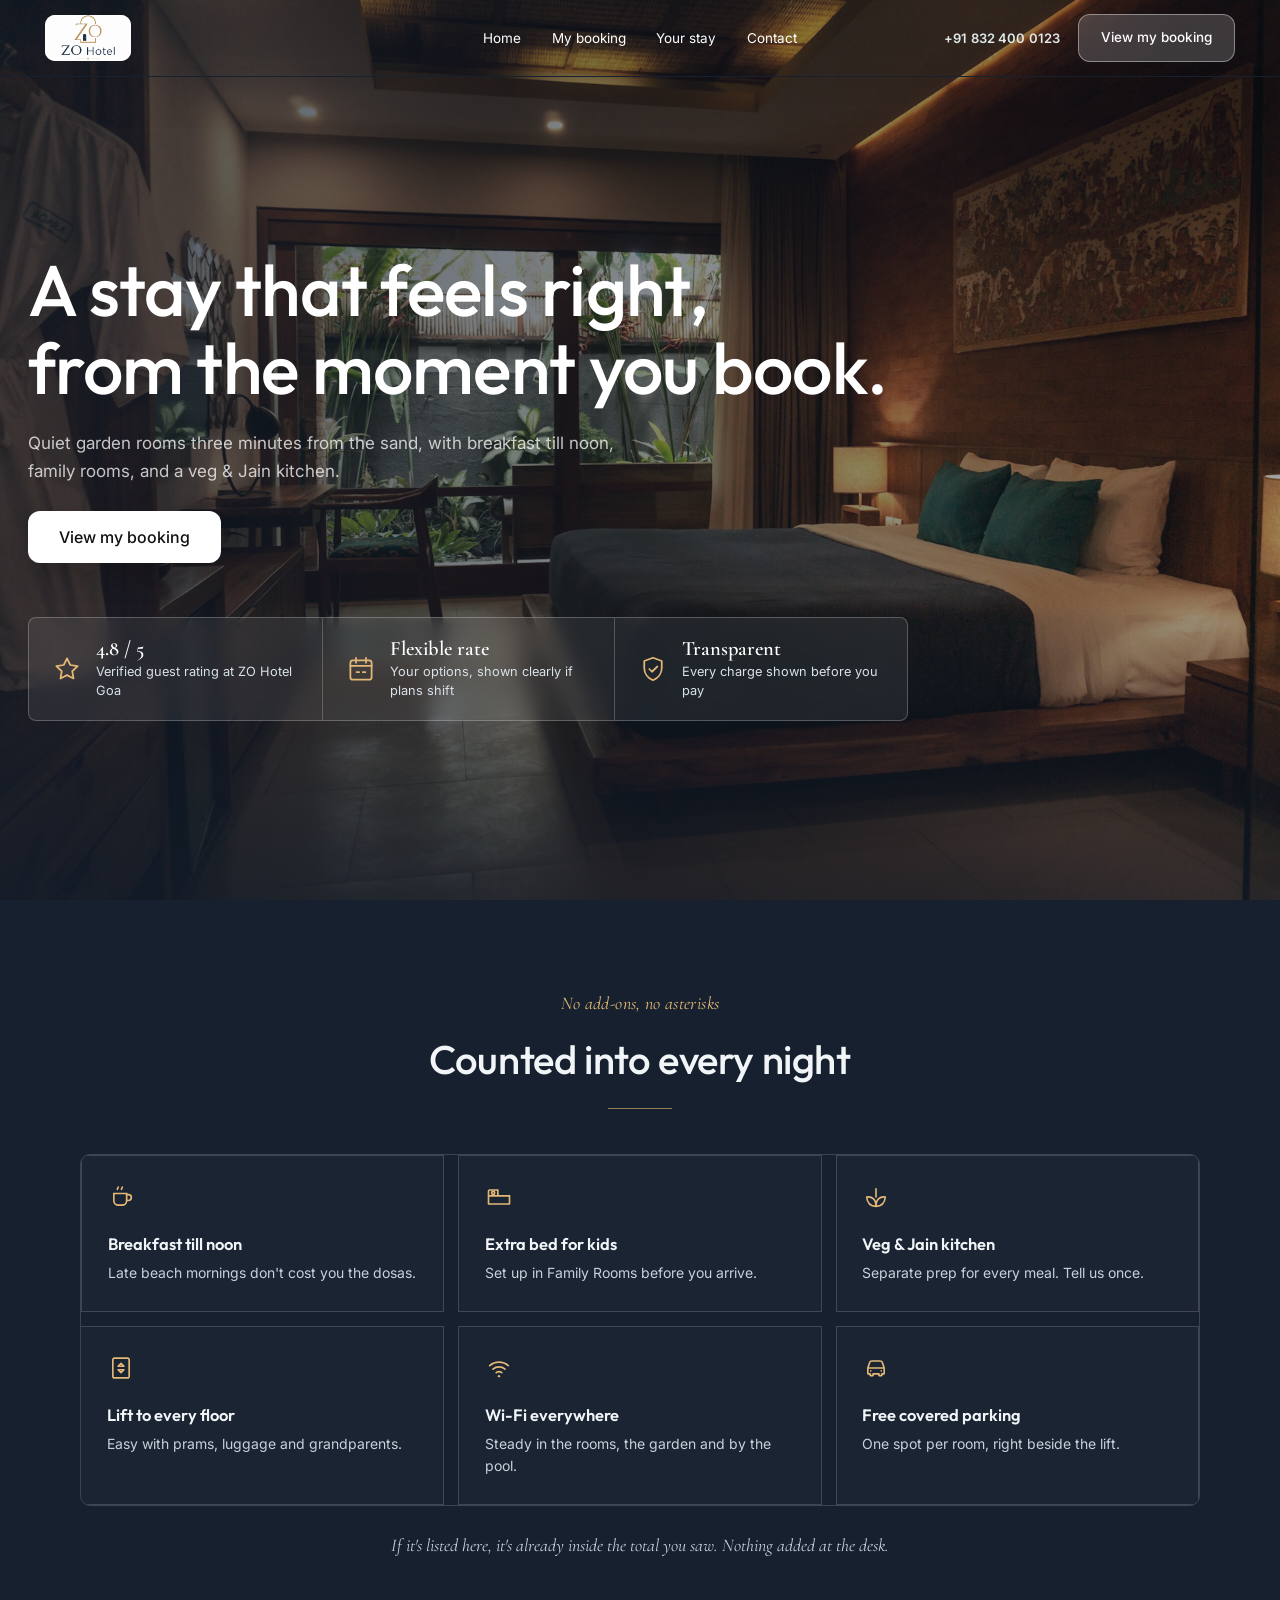
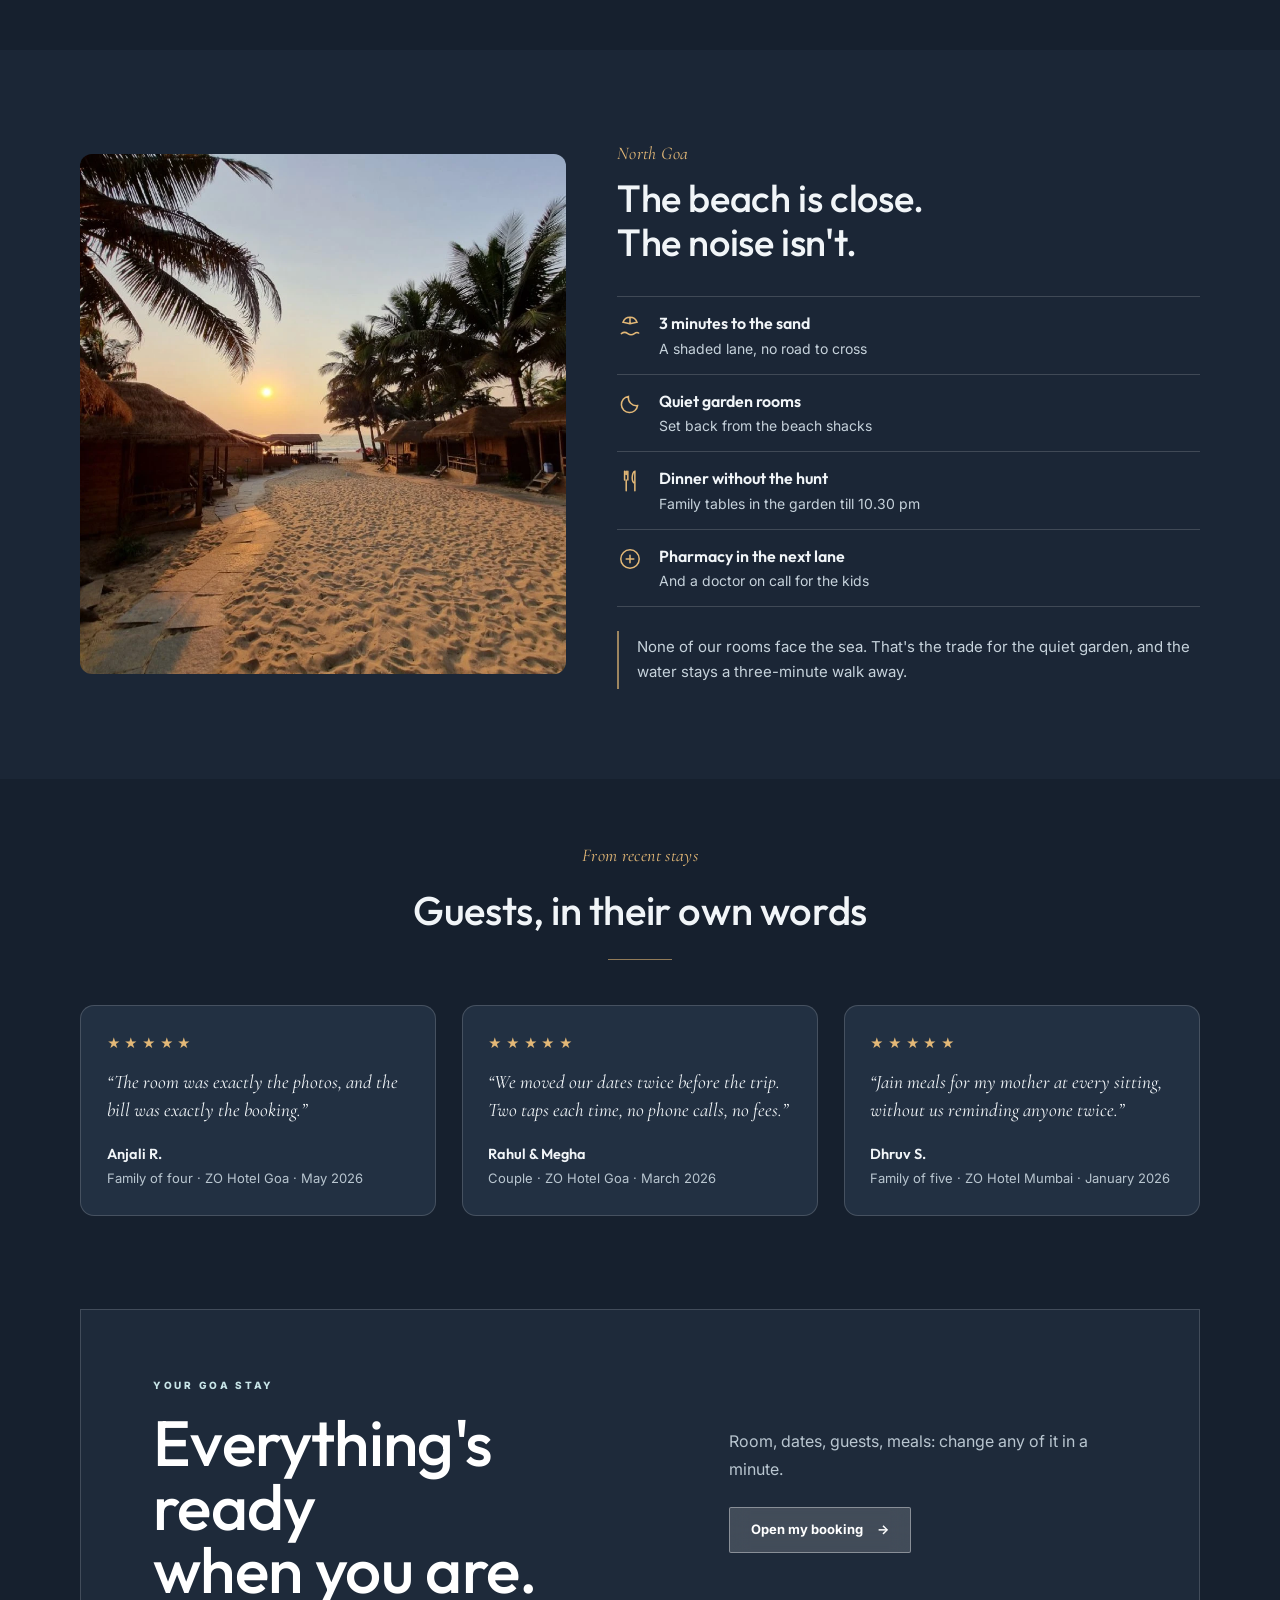
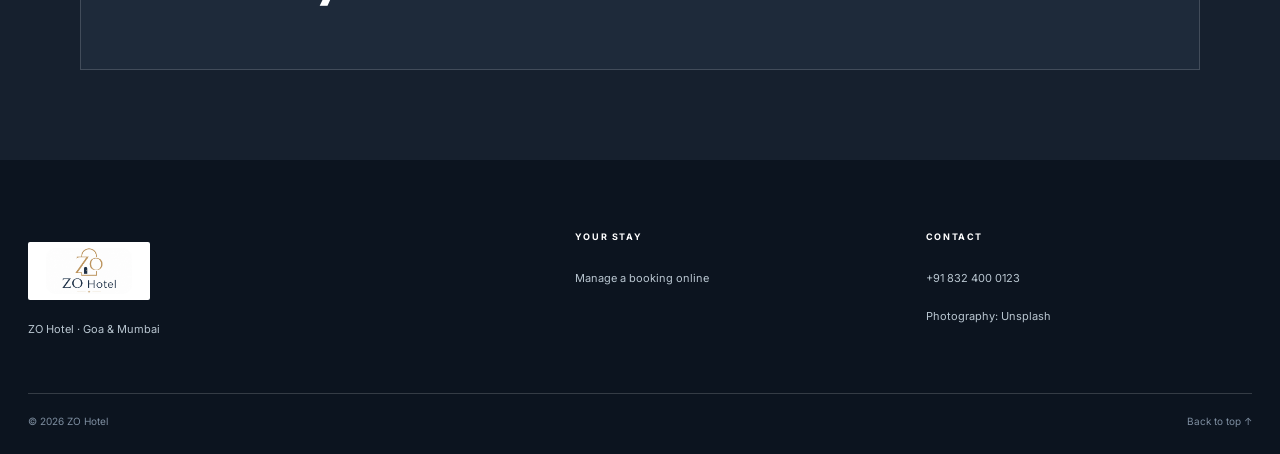
==== index.html @ 57654666 "Expand reviews into a three-card grid Co-Authored-By: Claude Fable 5 <noreply@anthropic.com>" ====
<!DOCTYPE html>
<html lang="en">
<!--
  LANDING PAGE LOGIC (for evaluation)
  Audience:   Families who booked a beach holiday at ZO Hotel Goa (reached via
              their booking-confirmation email or a retargeting link) and are
              now second-guessing the choice.
  Their worries:
    1. "Is the hotel actually close to the beach?"            -> Hero badge (3-min walk)
    2. "Will it work for kids and grandparents?"              -> Hero badge (family rooms)
    3. "Another hotel is cheaper."                            -> Trust band (value and
       honesty in numbers, not a 'best hotel' claim)
  Hero addresses the guest's purpose (the beach) and the #1 concern (proximity),
  and states the value proposition in one line.
  The page never mentions cancellation: it gives useful information that builds
  confidence. The exit prompt (Part A) lives in the cancellation flow on
  my-booking.html, where it responds at the moment of leaving.
-->
<head>
  <meta charset="utf-8" />
  <meta name="viewport" content="width=device-width, initial-scale=1" />
  <title>ZO Hotel Goa | Three minutes from the beach</title>
  <meta name="description" content="ZO Hotel Goa, a 3-minute walk from the beach, with late breakfasts, family rooms, and veg & Jain meals." />
  <link rel="icon" href="zo-hotel-logo.png" />
  <link rel="preconnect" href="https://fonts.googleapis.com" />
  <link rel="preconnect" href="https://fonts.gstatic.com" crossorigin />
  <link href="https://fonts.googleapis.com/css2?family=Cormorant+Garamond:wght@500;600;700&family=DM+Sans:opsz,wght@9..40,100..1000&family=Outfit:wght@500;600&family=Inter:wght@300;400;600&display=swap" rel="stylesheet" />
  <link rel="stylesheet" href="styles.css?v=42" />
</head>
<body>

  <a class="skip-link" href="#top">Skip to content</a>

  <!-- ============ HEADER (overlay) ============ -->
  <header class="site-header hero-header">
    <nav class="nav shell-wide" aria-label="Main navigation">
      <a class="brand" href="#top" aria-label="ZO Hotel home">
        <span class="brand-logo" aria-hidden="true"><img src="zo-hotel-logo.png" alt="" /></span>
      </a>
      <div class="nav-links nav-pill">
        <a href="#top">Home</a>
        <a href="my-booking.html">My booking</a>
        <a href="#booking-tools">Your stay</a>
        <a href="#support">Contact</a>
      </div>
      <div class="nav-right">
        <a class="nav-plain" href="tel:+918324000123">+91 832 400 0123</a>
        <a class="button nav-cta nav-cta-glass" href="my-booking.html">View my booking</a>
      </div>
      <button class="menu-toggle" id="menuToggle" type="button" aria-expanded="false" aria-controls="mobile-menu" aria-label="Open navigation menu">
        <span></span><span></span><span></span>
      </button>
    </nav>
    <div class="mobile-menu" id="mobile-menu">
      <div class="shell-wide">
        <a href="my-booking.html">My booking <span>01</span></a>
        <a href="#booking-tools">Your stay <span>02</span></a>
        <a href="#support">Contact <span>03</span></a>
        <a class="button button-aqua mobile-manage" href="my-booking.html">View my booking →</a>
      </div>
    </div>
  </header>

  <main id="top">

    <!-- ============ HERO (full-screen, stats + ghost prompt) ============ -->
    <section class="hero hero-sv" aria-labelledby="hero-title">
      <img class="hero-bg" src="zo-hotel-room.jpg" alt="ZO Hotel room at dusk, warm lamplight against the evening garden" />
      <div class="hero-shade" aria-hidden="true"></div>
      <div class="hero-content shell-wide">
        <div class="hero-copy">
          <h1 id="hero-title">A stay that feels right,<br />from the moment you book.</h1>
          <p>Quiet garden rooms three minutes from the sand, with breakfast till noon, family rooms, and a veg &amp; Jain kitchen.</p>
          <div class="hero-actions">
            <a class="button button-light" href="my-booking.html">View my booking</a>
          </div>
        </div>
        <ul class="hero-trust" aria-label="Why guests trust ZO Hotel">
        <li class="trust-cell">
          <svg viewBox="0 0 24 24" fill="none" stroke="currentColor" stroke-width="1.4" stroke-linejoin="round" aria-hidden="true"><path d="M12 3.5l2.6 5.3 5.9.9-4.3 4.1 1 5.8-5.2-2.7-5.2 2.7 1-5.8-4.3-4.1 5.9-.9z"/></svg>
          <div><strong>4.8 / 5</strong><span>Verified guest rating at ZO Hotel Goa</span></div>
        </li>
        <li class="trust-cell">
          <svg viewBox="0 0 24 24" fill="none" stroke="currentColor" stroke-width="1.4" stroke-linecap="round" aria-hidden="true"><rect x="3.5" y="5" width="17" height="15.5" rx="2"/><path d="M3.5 9.5h17M8 3v4M16 3v4M8.5 14.5h2M13.5 14.5h2"/></svg>
          <div><strong>Flexible rate</strong><span>Your options, shown clearly if plans shift</span></div>
        </li>
        <li class="trust-cell">
          <svg viewBox="0 0 24 24" fill="none" stroke="currentColor" stroke-width="1.4" stroke-linecap="round" stroke-linejoin="round" aria-hidden="true"><path d="M12 3l7 2.6v5.6c0 4.4-3 8.2-7 9.8-4-1.6-7-5.4-7-9.8V5.6z"/><path d="M9 12l2.2 2.2L15.5 10"/></svg>
          <div><strong>Transparent</strong><span>Every charge shown before you pay</span></div>
        </li>
      </ul>
      </div>
    </section>

    <!-- ============ INCLUDED: value already in the price ============
         Same goal as the reference "Your stay includes" grid, different
         angle: fewer items, each tied to what ZO families actually ask
         about, closing with the no-surprise promise. -->
    <section class="included" aria-labelledby="included-title">
      <div class="shell">
        <p class="fancy-eyebrow">No add-ons, no asterisks</p>
        <h2 id="included-title" class="center-title">Counted into every night</h2>
        <ul class="included-grid">
          <li>
            <svg viewBox="0 0 24 24" fill="none" stroke="currentColor" stroke-width="1.4" stroke-linecap="round" aria-hidden="true"><path d="M5 9h11v6a4 4 0 0 1-4 4H9a4 4 0 0 1-4-4z"/><path d="M16 10h1.5a2.5 2.5 0 0 1 0 5H16M8 5.5c0-1 .8-1 .8-2M11.5 5.5c0-1 .8-1 .8-2"/></svg>
            <strong>Breakfast till noon</strong>
            <p>Late beach mornings don't cost you the dosas.</p>
          </li>
          <li>
            <svg viewBox="0 0 24 24" fill="none" stroke="currentColor" stroke-width="1.4" stroke-linecap="round" aria-hidden="true"><path d="M3 18v-7h18v7M3 18h18M3 11V7a1 1 0 0 1 1-1h7v5"/><circle cx="7" cy="8.5" r="1.3"/></svg>
            <strong>Extra bed for kids</strong>
            <p>Set up in Family Rooms before you arrive.</p>
          </li>
          <li>
            <svg viewBox="0 0 24 24" fill="none" stroke="currentColor" stroke-width="1.4" stroke-linecap="round" stroke-linejoin="round" aria-hidden="true"><path d="M12 20c-5 0-7.5-3-8-8 5-.5 8 2 8 8zM12 20c0-6 3-8.5 8-8-0.5 5-3 8-8 8z"/><path d="M12 12V5"/></svg>
            <strong>Veg &amp; Jain kitchen</strong>
            <p>Separate prep for every meal. Tell us once.</p>
          </li>
          <li>
            <svg viewBox="0 0 24 24" fill="none" stroke="currentColor" stroke-width="1.4" stroke-linecap="round" stroke-linejoin="round" aria-hidden="true"><rect x="5" y="3.5" width="14" height="17" rx="1.5"/><path d="M12 8l-2.5 2.5h5zM12 16l-2.5-2.5h5z"/></svg>
            <strong>Lift to every floor</strong>
            <p>Easy with prams, luggage and grandparents.</p>
          </li>
          <li>
            <svg viewBox="0 0 24 24" fill="none" stroke="currentColor" stroke-width="1.4" stroke-linecap="round" aria-hidden="true"><path d="M4 10a12 12 0 0 1 16 0M6.8 13a8 8 0 0 1 10.4 0M9.6 16a4 4 0 0 1 4.8 0"/><circle cx="12" cy="19" r="1" fill="currentColor" stroke="none"/></svg>
            <strong>Wi-Fi everywhere</strong>
            <p>Steady in the rooms, the garden and by the pool.</p>
          </li>
          <li>
            <svg viewBox="0 0 24 24" fill="none" stroke="currentColor" stroke-width="1.4" stroke-linecap="round" stroke-linejoin="round" aria-hidden="true"><path d="M5 12l1.5-4.5A2 2 0 0 1 8.4 6h7.2a2 2 0 0 1 1.9 1.5L19 12M5 12h14v5h-2v1.5h-2.5V17h-5v1.5H7V17H5z"/><path d="M7.5 14.5h.01M16.5 14.5h.01"/></svg>
            <strong>Free covered parking</strong>
            <p>One spot per room, right beside the lift.</p>
          </li>
        </ul>
        <p class="included-note">If it's listed here, it's already inside the total you saw. Nothing added at the desk.</p>
      </div>
    </section>


    <!-- ============ GLANCE: location, honestly ============
         Reference shows a location-at-a-glance panel; ours leads with
         the one honest trade-off (garden quiet, no sea view) instead
         of only selling the location. -->
    <section class="glance" aria-labelledby="glance-title">
      <div class="shell glance-grid">
        <figure class="glance-photo">
          <img src="zo-goa-beach-lane.webp" alt="The sandy lane from ZO Hotel to the beach at sunset, lined with palms and huts" loading="lazy" />
        </figure>
        <div class="glance-body">
          <p class="fancy-eyebrow">North Goa</p>
          <h2 id="glance-title">The beach is close.<br />The noise isn't.</h2>
          <ul class="glance-list">
            <li>
              <svg viewBox="0 0 24 24" fill="none" stroke="currentColor" stroke-width="1.4" stroke-linecap="round" aria-hidden="true"><path d="M4 19c2-1.5 4-1.5 6 0s4 1.5 6 0 3-1.2 4-.5M12 4v6M12 4c-3 0-5.5 2-6.5 4.5L12 10l6.5-1.5C17.5 6 15 4 12 4z"/></svg>
              <div><strong>3 minutes to the sand</strong><span>A shaded lane, no road to cross</span></div>
            </li>
            <li>
              <svg viewBox="0 0 24 24" fill="none" stroke="currentColor" stroke-width="1.4" stroke-linecap="round" aria-hidden="true"><path d="M19 13.5A7.5 7.5 0 0 1 10.5 5 7.5 7.5 0 1 0 19 13.5z"/></svg>
              <div><strong>Quiet garden rooms</strong><span>Set back from the beach shacks</span></div>
            </li>
            <li>
              <svg viewBox="0 0 24 24" fill="none" stroke="currentColor" stroke-width="1.4" stroke-linecap="round" aria-hidden="true"><path d="M7 3v8M10 3v8M8.5 11v10M8.5 3v3M16.5 21v-7c-1.8-.5-2.5-2.5-2.5-5s1-6 2.5-6v18"/></svg>
              <div><strong>Dinner without the hunt</strong><span>Family tables in the garden till 10.30 pm</span></div>
            </li>
            <li>
              <svg viewBox="0 0 24 24" fill="none" stroke="currentColor" stroke-width="1.4" stroke-linecap="round" stroke-linejoin="round" aria-hidden="true"><circle cx="12" cy="12" r="8.5"/><path d="M12 8.5v7M8.5 12h7"/></svg>
              <div><strong>Pharmacy in the next lane</strong><span>And a doctor on call for the kids</span></div>
            </li>
          </ul>
          <p class="honest-note">None of our rooms face the sea. That's the trade for the quiet garden, and the water stays a three-minute walk away.</p>
        </div>
      </div>
    </section>

    <!-- ============ REVIEWS ============ -->
    <section class="word" aria-labelledby="word-title">
      <div class="shell">
        <p class="fancy-eyebrow center-eyebrow">From recent stays</p>
        <h2 class="center-title" id="word-title">Guests, in their own words</h2>
        <div class="review-grid">
          <article class="review-card">
            <span class="word-stars" aria-hidden="true">★★★★★</span>
            <p>“The room was exactly the photos, and the bill was exactly the booking.”</p>
            <footer><strong>Anjali R.</strong><span>Family of four · ZO Hotel Goa · May 2026</span></footer>
          </article>
          <article class="review-card">
            <span class="word-stars" aria-hidden="true">★★★★★</span>
            <p>“We moved our dates twice before the trip. Two taps each time, no phone calls, no fees.”</p>
            <footer><strong>Rahul &amp; Megha</strong><span>Couple · ZO Hotel Goa · March 2026</span></footer>
          </article>
          <article class="review-card">
            <span class="word-stars" aria-hidden="true">★★★★★</span>
            <p>“Jain meals for my mother at every sitting, without us reminding anyone twice.”</p>
            <footer><strong>Dhruv S.</strong><span>Family of five · ZO Hotel Mumbai · January 2026</span></footer>
          </article>
        </div>
      </div>
    </section>

    <!-- ============ FINAL CTA ============ -->
    <section class="manage-section" id="booking-tools" aria-labelledby="manage-title">
      <div class="shell manage-card manage-card-simple">
        <div>
          <p class="eyebrow light">YOUR GOA STAY</p>
          <h2 id="manage-title">Everything's ready<br />when you are.</h2>
        </div>
        <div class="manage-copy-simple">
          <p>Room, dates, guests, meals: change any of it in a minute.</p>
          <a class="button button-aqua" href="my-booking.html">Open my booking <span aria-hidden="true">→</span></a>
        </div>
      </div>
    </section>

  </main>

  <!-- ============ FOOTER ============ -->
  <footer id="support">
    <div class="shell-wide footer-grid">
      <div>
        <a class="brand footer-brand" href="#top" aria-label="ZO Hotel home"><span class="brand-logo" aria-hidden="true"><img src="zo-hotel-logo.png" alt="" /></span></a>
        <p>ZO Hotel · Goa &amp; Mumbai</p>
      </div>
      <div>
        <strong>Your stay</strong>
        <a href="my-booking.html">Manage a booking online</a>
      </div>
      <div>
        <strong>Contact</strong>
        <a href="tel:+918324000123">+91 832 400 0123</a>
        <a href="https://unsplash.com" target="_blank" rel="noreferrer">Photography: Unsplash</a>
      </div>
    </div>
    <div class="shell-wide footer-bottom">
      <span>© 2026 ZO Hotel</span>
      <a href="#top">Back to top ↑</a>
    </div>
  </footer>

  <script src="script.js?v=11"></script>
</body>
</html>
---- styles.css ----
/* ============================================
   Zo Hotel — styles.css
   Coastal editorial design: deep teal, cream
   paper, Cormorant Garamond display type.
   ============================================ */

:root {
  --cream: #f3efe6;
  --paper: #fbf9f3;
  --ink: #172d32;
  --muted: #657174;
  --teal: #085366;
  --deep: #073b48;
  --aqua: #17a8bd;
  --red: #a91f3d;
  --gold: #b3905b;
  --line: #d9d4c9;
  --font-display: 'Cormorant Garamond', Georgia, serif;
  --font-sans: 'DM Sans', sans-serif;
}

* { box-sizing: border-box; }
html { scroll-behavior: smooth; }
body { margin: 0; overflow-x: hidden; background: var(--paper); color: var(--ink); font-family: var(--font-sans); line-height: 1.55; }
section[id], footer[id] { scroll-margin-top: 76px; }
a { color: inherit; text-decoration: none; }
button, input, select { font: inherit; }
button, a { -webkit-tap-highlight-color: transparent; }
.shell { width: min(1120px, calc(100% - 48px)); margin-inline: auto; }
.shell-wide { width: min(1280px, calc(100% - 56px)); margin-inline: auto; }

/* ---------- Header ---------- */
.site-header { position: sticky; inset: 0 0 auto; z-index: 50; background: rgba(251,249,243,.94); border-bottom: 1px solid rgba(217,212,201,.8); backdrop-filter: blur(16px); }
.nav { height: 76px; display: flex; align-items: center; gap: 40px; }
.brand { display: inline-flex; align-items: center; white-space: nowrap; }
.brand-logo { position: relative; width: 110px; height: 60px; display: block; overflow: hidden; }
.brand-logo img { position: absolute; width: 110px; height: 110px; left: 0; top: -25px; display: block; object-fit: contain; }
.nav-links { display: flex; gap: 30px; margin-left: auto; color: #596568; font-size: 13px; }
.nav-links a { position: relative; padding-block: 8px; }
.nav-links a::after { content: ""; position: absolute; left: 0; right: 100%; bottom: 0; height: 1px; background: var(--teal); transition: right .25s ease; }
.nav-links a:hover::after, .nav-links a:focus-visible::after { right: 0; }
.menu-toggle { width: 44px; height: 44px; display: none; flex-direction: column; align-items: center; justify-content: center; gap: 5px; padding: 0; border: 1px solid var(--line); background: transparent; cursor: pointer; }
.menu-toggle span { width: 18px; height: 1px; display: block; background: var(--ink); transition: transform .25s ease, opacity .25s ease; }
.menu-toggle.open span:first-child { transform: translateY(6px) rotate(45deg); }
.menu-toggle.open span:nth-child(2) { opacity: 0; }
.menu-toggle.open span:last-child { transform: translateY(-6px) rotate(-45deg); }
.mobile-menu { position: absolute; left: 0; right: 0; top: 100%; display: grid; grid-template-rows: 0fr; overflow: hidden; background: var(--paper); border-bottom: 1px solid transparent; box-shadow: 0 20px 40px rgba(7,59,72,.08); transition: grid-template-rows .3s ease, border-color .3s ease; }
.mobile-menu.open { grid-template-rows: 1fr; border-bottom-color: var(--line); }
.mobile-menu > div { min-height: 0; overflow: hidden; }
.mobile-menu a:not(.button) { display: flex; justify-content: space-between; align-items: center; padding: 16px 0; border-bottom: 1px solid var(--line); font-family: var(--font-display); font-size: 21px; }
.mobile-menu a span { color: #8b9495; font-family: var(--font-sans); font-size: 9px; letter-spacing: .15em; }
.mobile-manage { width: 100%; margin: 18px 0 22px; }

/* ---------- Buttons ---------- */
.button { min-height: 46px; display: inline-flex; align-items: center; justify-content: center; gap: 14px; padding: 13px 21px; border: 1px solid transparent; border-radius: 2px; font-weight: 700; font-size: 13px; line-height: 1; cursor: pointer; transition: transform .2s ease, box-shadow .2s ease, background .2s ease; }
.button:hover { transform: translateY(-2px); }
.button:focus-visible, a:focus-visible, button:focus-visible, input:focus-visible, select:focus-visible { outline: 3px solid rgba(23,168,189,.36); outline-offset: 3px; }
.button-teal { color: #fff; background: var(--teal); }
.button-teal:hover { background: var(--deep); box-shadow: 0 10px 26px rgba(7,59,72,.2); }
.button-aqua { color: #fff; background: var(--aqua); box-shadow: 0 10px 24px rgba(0,0,0,.14); }
.button-aqua:hover { background: #1195aa; }
.button-deep { color: #fff; background: var(--deep); }

/* ---------- Hero ---------- */
.hero { position: relative; min-height: calc(100svh - 76px); display: grid; align-items: center; color: #fff; overflow: hidden; }
.hero-bg { position: absolute; inset: 0; width: 100%; height: 100%; object-fit: cover; }
.hero-shade { position: absolute; inset: 0; background: linear-gradient(90deg, rgba(4,38,47,.91) 0%, rgba(4,38,47,.63) 39%, rgba(4,38,47,.13) 72%, rgba(4,38,47,.04) 100%), linear-gradient(0deg, rgba(2,28,35,.5), transparent 45%); }
.hero-content { position: relative; z-index: 2; padding: clamp(24px, 7svh, 110px) 0; }
.hero-copy { max-width: 660px; animation: revealUp .75s ease both; }
.eyebrow { margin: 0 0 clamp(8px, 2svh, 18px); color: var(--teal); font-size: 10px; font-weight: 800; letter-spacing: .27em; text-transform: uppercase; }
.eyebrow.light { color: #c8e5e8; }
h1, h2, h3 { font-family: var(--font-display); font-weight: 500; letter-spacing: -.025em; }
.hero h1 { margin: 0; font-size: clamp(32px, min(6.2vw, 10.5svh), 88px); line-height: .95; text-wrap: balance; }
.hero h1 em { color: #f2c98c; font-style: normal; }
.hero-copy > p:not(.eyebrow) { max-width: 585px; margin: clamp(12px, 2.6svh, 27px) 0 clamp(14px, 2.8svh, 28px); color: #e0e9e8; font-size: clamp(13.5px, 2svh, 16px); line-height: 1.7; }
.hero-actions { display: flex; align-items: center; gap: clamp(14px, 2.6svh, 28px); flex-wrap: wrap; }
.ghost-link { display: inline-flex; gap: 10px; align-items: center; padding: 8px 0; border-bottom: 1px solid rgba(255,255,255,.55); font-size: 13px; font-weight: 700; }
.ghost-link span { transition: transform .2s ease; }
.ghost-link:hover span { transform: translate(3px, 3px); }
.flex-note { display: flex; align-items: center; gap: 9px; margin-top: 24px; color: #d8e5e4; font-size: 11px; }
.flex-note i { width: 17px; height: 17px; display: grid; place-items: center; border: 1px solid rgba(255,255,255,.55); border-radius: 50%; font-size: 9px; font-style: normal; }

/* ---------- Landing page: concerns / included / reviews ---------- */
.hero-badges { display: flex; flex-wrap: wrap; gap: 8px 20px; margin-top: clamp(12px, 2.6svh, 26px); }
.hero-badges span { display: flex; align-items: center; gap: 9px; color: #d8e5e4; font-size: 12px; }
.hero-badges i { width: 17px; height: 17px; display: grid; place-items: center; border: 1px solid rgba(255,255,255,.55); border-radius: 50%; font-size: 9px; font-style: normal; }
.section-pad { padding: 108px 0 100px; }
.button-outline-teal { align-self: start; margin-top: 6px; background: transparent; color: var(--teal); border-color: var(--line); min-height: 42px; padding: 10px 16px; font-size: 12.5px; }
.button-outline-teal:hover { border-color: var(--teal); background: rgba(8,83,102,.05); }
.concern-grid { display: grid; grid-template-columns: 1fr 1fr; gap: 18px; }
.concern-card { display: flex; flex-direction: column; gap: 10px; padding: 30px 32px; background: #fff; border: 1px solid var(--line); }
.concern-card h3 { margin: 0; font-size: 24px; line-height: 1.15; }
.concern-card p { margin: 0; color: var(--muted); font-size: 14px; line-height: 1.75; }
.included-section { padding: 100px 0; background: var(--cream); }
.included-grid { display: grid; grid-template-columns: repeat(3, 1fr); gap: 14px; margin: 0; padding: 0; list-style: none; }
.included-grid li { display: flex; align-items: center; gap: 13px; padding: 18px 20px; background: #fff; border: 1px solid var(--line); font-size: 13.5px; }
.included-grid i { flex: 0 0 auto; width: 24px; height: 24px; display: grid; place-items: center; color: #fff; background: var(--teal); border-radius: 50%; font-size: 10px; font-style: normal; }
.reviews-section { padding: 108px 0 96px; color: #fff; background: var(--deep); }
.reviews-section .split-heading { margin-bottom: 46px; }
.reviews-section h2 { color: #fff; }
.quote-grid { display: grid; grid-template-columns: repeat(3, 1fr); gap: 18px; }
.quote-card { margin: 0; display: flex; flex-direction: column; gap: 16px; padding: 28px 28px 24px; background: rgba(255,255,255,.06); border: 1px solid rgba(255,255,255,.18); }
.quote-card p { margin: 0; font-family: var(--font-display); font-size: 20px; line-height: 1.35; }
.quote-card footer { color: #9dbfc4; font-size: 11.5px; letter-spacing: .06em; text-transform: uppercase; }
.policy-row { display: grid; grid-template-columns: repeat(3, 1fr); gap: 18px; margin-top: 34px; padding-top: 24px; border-top: 1px solid rgba(255,255,255,.2); }
.policy-row span { color: #aac4c7; font-size: 12.5px; line-height: 1.7; }
.manage-card-simple { align-items: center; }
.manage-copy-simple > p { margin: 0 0 24px; color: #c6dde0; line-height: 1.75; }

/* ---------- Trust band ---------- */
.trust-band { padding: 58px 0; color: #fff; background: var(--deep); }
.trust-band-grid { display: grid; grid-template-columns: repeat(3, 1fr); gap: 36px; }
.trust-band-grid span { display: grid; grid-template-columns: 64px 1fr; gap: 16px; align-items: baseline; color: #aac4c7; font-size: 13px; line-height: 1.6; }
.trust-band-grid b { color: #f2c98c; font-family: var(--font-display); font-size: 30px; font-weight: 600; line-height: 1; }

@media (max-width: 760px) {
  .trust-band { padding: 44px 0; }
  .trust-band-grid { grid-template-columns: 1fr; gap: 20px; }
}

/* ---------- Visual booking summary ---------- */
.booking-card-visual { padding-bottom: 20px; }
.booking-card-visual .panel-photo { position: relative; height: 180px; margin: 0 -26px 16px; }
.booking-card-visual .panel-photo::after { content: ""; position: absolute; inset: 0; background: linear-gradient(0deg, rgba(2,28,35,.72), transparent 55%); }
.photo-label { position: absolute; z-index: 1; left: 22px; right: 22px; bottom: 13px; display: flex; justify-content: space-between; align-items: baseline; gap: 14px; color: #fff; }
.photo-label strong { font-family: var(--font-display); font-size: 25px; font-weight: 600; line-height: 1; }
.photo-label span { color: #cfe2e4; font-size: 10px; font-weight: 800; letter-spacing: .14em; }
.fact-chips { display: grid; grid-template-columns: 1fr 1fr; gap: 10px; }
.fact { display: flex; flex-direction: column; gap: 3px; padding: 11px 14px; background: var(--paper); border: 1px solid var(--line); }
.fact b { color: var(--muted); font-size: 9px; font-weight: 800; letter-spacing: .18em; text-transform: uppercase; }
.fact em { font-style: normal; font-size: 13.5px; font-weight: 600; }
.total-line { display: flex; justify-content: space-between; align-items: center; gap: 16px; margin-top: 14px; padding-top: 14px; border-top: 1px solid var(--line); }
.total-line .booking-status { margin: 0; }
.total-line > strong { font-family: var(--font-display); color: var(--teal); font-size: 26px; font-weight: 600; }

/* ---------- Reference-style manage flow ---------- */
.panel-question { margin: 20px 0 0; color: var(--muted); font-size: 13.5px; font-weight: 700; letter-spacing: .02em; }
.panel-question[hidden] { display: none; }
.modify-choices { display: grid; grid-template-columns: 1fr 1fr; gap: 10px; margin: 14px 0 20px; }
.modify-choices label { display: flex; align-items: center; gap: 11px; padding: 13px 15px; border: 1px solid var(--line); background: #fff; cursor: pointer; font-size: 13.5px; transition: border-color .2s ease, box-shadow .2s ease; }
.modify-choices label:hover { border-color: var(--teal); }
.modify-choices label:has(input:checked) { border-color: var(--teal); box-shadow: inset 3px 0 0 var(--teal); }
.modify-choices input { width: 17px; height: 17px; accent-color: var(--teal); flex: 0 0 auto; }
.booking-field[hidden] { display: none; }
.confirm-actions { display: grid; gap: 12px; margin-top: 18px; }
.booking-toast { position: fixed; left: 50%; bottom: 28px; transform: translateX(-50%); z-index: 140; max-width: calc(100% - 32px); padding: 14px 24px; color: #fff; background: var(--deep); font-size: 13px; font-weight: 600; box-shadow: 0 16px 40px rgba(0,0,0,.3); animation: revealUp .25s ease both; }
.booking-toast[hidden] { display: none; }

@media (max-width: 520px) {
  .modify-choices { grid-template-columns: 1fr; }
}

@media (max-width: 900px) {
  .concern-grid { grid-template-columns: 1fr; }
  .included-grid { grid-template-columns: 1fr 1fr; }
  .quote-grid, .policy-row { grid-template-columns: 1fr; }
}

@media (max-width: 560px) {
  .section-pad { padding: 80px 0 72px; }
  .included-section, .reviews-section { padding: 78px 0; }
  .included-grid { grid-template-columns: 1fr; }
  .concern-card { padding: 24px 20px; }
}

/* ---------- Split hero ---------- */
.hero-split { display: grid; grid-template-columns: 1.05fr 1fr; min-height: calc(100svh - 76px); background: var(--paper); overflow: hidden; }
.hero-panel { align-self: center; justify-self: end; width: min(640px, 100%); padding: 90px clamp(28px, 5vw, 80px); animation: revealUp .75s ease both; }
.hero-panel h1 { margin: 0; font-size: clamp(52px, 5.4vw, 78px); line-height: .95; text-wrap: balance; }
.hero-panel h1 em { color: var(--gold); font-style: normal; }
.hero-lead { max-width: 52ch; margin: 26px 0 30px; color: var(--muted); font-size: 15.5px; line-height: 1.75; }
.ghost-link-dark { color: var(--teal); border-bottom-color: rgba(8,83,102,.45); }
.hero-facts { display: grid; gap: 0; margin-top: 38px; border-top: 1px solid var(--line); }
.hero-facts span { display: grid; grid-template-columns: 52px 1fr; gap: 14px; align-items: baseline; padding: 13px 0; border-bottom: 1px solid var(--line); color: #59666a; font-size: 12.5px; }
.hero-facts b { color: var(--gold); font-family: var(--font-display); font-size: 19px; font-weight: 600; }
.hero-media { position: relative; min-height: 100%; }
.hero-media img { position: absolute; inset: 0; width: 100%; height: 100%; object-fit: cover; }
.hero-media .scroll-cue { right: 23px; bottom: 26px; }

@media (max-width: 900px) {
  .hero-split { grid-template-columns: 1fr; min-height: 0; }
  .hero-panel { justify-self: start; width: 100%; padding: 64px clamp(20px, 5vw, 40px) 56px; }
  .hero-media { min-height: 340px; }
  .hero-media .scroll-cue { display: none; }
}

/* ---------- Hero search bar ---------- */
.scroll-cue { position: absolute; z-index: 2; right: 23px; bottom: 37px; display: flex; flex-direction: column; align-items: center; gap: 8px; color: rgba(255,255,255,.8); }
.scroll-cue span { writing-mode: vertical-rl; font-size: 8px; letter-spacing: .24em; }
.scroll-cue i { font-style: normal; }

/* ---------- Flexible options ---------- */
.options-section { padding: 118px 0 112px; background: var(--paper); }
.split-heading { display: grid; grid-template-columns: 1.25fr .75fr; align-items: end; gap: 90px; margin-bottom: 62px; }
.split-heading h2, .story-copy h2, .confidence-heading h2, .faq-intro h2, .manage-card h2 { margin: 0; font-size: clamp(46px, 5vw, 66px); line-height: .99; }
.split-heading > p { max-width: 430px; margin: 0 0 4px; color: var(--muted); font-size: 14px; line-height: 1.8; }
.concern-tabs { display: grid; grid-template-columns: repeat(4, 1fr); border-top: 1px solid var(--line); border-bottom: 1px solid var(--line); }
.concern-tab { min-height: 155px; display: grid; grid-template-columns: 1fr auto; align-content: space-between; gap: 17px; padding: 21px 22px; text-align: left; border: 0; border-right: 1px solid var(--line); background: transparent; color: var(--ink); cursor: pointer; transition: background .25s ease, color .25s ease; }
.concern-tab:last-child { border-right: 0; }
.concern-tab:hover { background: #f0ece3; }
.concern-tab.selected { color: #fff; background: var(--teal); }
.tab-index { color: #899295; font-size: 9px; letter-spacing: .14em; }
.selected .tab-index { color: #a7cdd3; }
.tab-icon { font-family: var(--font-display); font-size: 28px; }
.concern-tab > span:last-child { grid-column: 1 / -1; display: flex; flex-direction: column; }
.concern-tab small { margin-bottom: 5px; color: #788285; font-size: 8px; font-weight: 800; letter-spacing: .2em; text-transform: uppercase; }
.selected small { color: #b5d5d9; }
.concern-tab strong { font-family: var(--font-display); font-size: 20px; font-weight: 600; line-height: 1.12; }
.option-detail { display: grid; grid-template-columns: 1.2fr .75fr auto; align-items: center; gap: 60px; padding: 46px 0 0; animation: revealUp .35s ease both; }
.option-main h3 { max-width: 570px; margin: 0 0 10px; font-size: 33px; line-height: 1.08; }
.option-main > p:last-child { margin: 0; color: var(--muted); font-size: 13px; }
.option-proof { display: flex; gap: 12px; color: var(--muted); font-size: 12px; line-height: 1.6; }
.option-proof span { flex: 0 0 auto; width: 22px; height: 22px; display: grid; place-items: center; color: white; background: var(--aqua); border-radius: 50%; font-size: 10px; }
.option-proof p { margin: 0; }

/* ---------- Story ---------- */
.story-section { min-height: 670px; display: grid; grid-template-columns: 1fr 1fr; background: var(--cream); }
.story-image { min-height: 670px; overflow: hidden; }
.story-image img { width: 100%; height: 100%; display: block; object-fit: cover; transition: transform 1.2s ease; }
.story-section:hover .story-image img { transform: scale(1.025); }
.story-copy { max-width: 640px; align-self: center; padding: 80px clamp(40px, 7vw, 110px); }
.story-lead { margin: 27px 0 22px; font-family: var(--font-display); font-size: 28px; line-height: 1.2; }
.story-copy > p:not(.eyebrow):not(.story-lead) { color: var(--muted); font-size: 14px; line-height: 1.75; }
.story-facts { margin-top: 34px; border-top: 1px solid var(--line); }
.story-facts span { display: grid; grid-template-columns: 32px 1fr; gap: 13px; padding: 14px 0; border-bottom: 1px solid var(--line); color: #59666a; font-size: 12px; }
.story-facts b { color: var(--gold); font-size: 9px; letter-spacing: .1em; }

/* ---------- Confidence ---------- */
.confidence-section { padding: 116px 0; color: #fff; background: var(--deep); }
.confidence-grid { display: grid; grid-template-columns: .9fr 1.1fr; gap: 100px; }
.confidence-heading h2 { color: #fff; }
.confidence-heading > p:last-child { max-width: 380px; margin: 25px 0 0; color: #bad0d3; }
.trust-list { border-top: 1px solid rgba(255,255,255,.2); }
.trust-item { display: grid; grid-template-columns: 45px 1fr; gap: 18px; padding: 22px 0; border-bottom: 1px solid rgba(255,255,255,.2); }
.trust-item > span { padding-top: 5px; color: #65c7d3; font-size: 9px; letter-spacing: .13em; }
.trust-item h3 { margin: 0 0 6px; color: #fff; font-size: 23px; }
.trust-item p { margin: 0; color: #aac4c7; font-size: 12px; }

/* ---------- FAQ ---------- */
.faq-section { padding: 118px 0; }
.faq-grid { display: grid; grid-template-columns: .7fr 1.3fr; gap: 100px; }
.faq-intro h2 { font-size: clamp(42px, 4.6vw, 60px); }
.faq-intro > p:last-child { color: var(--muted); }
.faq-list { border-top: 1px solid var(--line); }
.faq-item { border-bottom: 1px solid var(--line); }
.faq-item > button { width: 100%; min-height: 73px; display: flex; justify-content: space-between; align-items: center; padding: 12px 0; border: 0; color: var(--ink); background: transparent; text-align: left; cursor: pointer; }
.faq-item button span { font-family: var(--font-display); font-size: 21px; }
.faq-item button i { width: 30px; height: 30px; display: grid; place-items: center; border: 1px solid var(--line); border-radius: 50%; font-style: normal; transition: transform .25s ease, background .25s ease; }
.faq-item.open button i { color: #fff; background: var(--teal); transform: rotate(180deg); }
.faq-answer { display: grid; grid-template-rows: 0fr; transition: grid-template-rows .3s ease; }
.faq-answer p { overflow: hidden; margin: 0; color: var(--muted); font-size: 13px; line-height: 1.75; }
.faq-item.open .faq-answer { grid-template-rows: 1fr; }
.faq-item.open .faq-answer p { padding: 0 45px 24px 0; }

/* ---------- Manage / final CTA ---------- */
.manage-section { padding: 30px 0 90px; }
.manage-card { display: grid; grid-template-columns: 1.1fr .9fr; gap: 90px; padding: 68px 72px; color: #fff; background: linear-gradient(120deg, var(--deep), #087388); }
.manage-card h2 { color: #fff; }
.manage-sub { max-width: 400px; margin: 24px 0 0; color: #c6dde0; font-size: 14px; line-height: 1.75; }
.manage-menu { display: grid; gap: 12px; align-self: center; }
.manage-item { display: flex; align-items: center; gap: 16px; padding: 15px 18px; text-align: left; color: #fff; background: rgba(255,255,255,.07); border: 1px solid rgba(255,255,255,.22); font: inherit; text-decoration: none; cursor: pointer; transition: background .2s ease, border-color .2s ease, transform .2s ease; }
.manage-item:hover { background: rgba(255,255,255,.14); border-color: rgba(255,255,255,.55); transform: translateX(4px); }
.manage-item b { flex: 0 0 auto; width: 38px; height: 38px; display: grid; place-items: center; color: #fff; background: var(--aqua); font-family: var(--font-display); font-size: 19px; font-weight: 500; }
.manage-item.danger b { background: var(--red); }
.manage-item > span { flex: 1; display: flex; flex-direction: column; gap: 2px; }
.manage-item strong { font-family: var(--font-display); font-size: 20px; font-weight: 600; line-height: 1.1; }
.manage-item small { color: #bcd6da; font-size: 12px; }
.manage-item > i { font-style: normal; color: rgba(255,255,255,.55); transition: transform .2s ease, color .2s ease; }
.manage-item:hover > i { color: #fff; transform: translateX(3px); }

/* ---------- Footer ---------- */
footer { padding: 70px 0 24px; color: #d8e8e9; background: #062f3a; }
.footer-grid { display: grid; grid-template-columns: 1.4fr .8fr 1fr; gap: 90px; }
.footer-brand { width: 122px; padding: 6px; background: #fff; border-radius: 2px; }
.footer-brand .brand-logo { margin-inline: auto; }
.footer-grid > div { display: flex; flex-direction: column; align-items: flex-start; gap: 9px; }
.footer-grid p, .footer-grid a { margin: 12px 0 0; color: #a9c5c8; font-size: 11px; }
.footer-grid strong { margin-bottom: 5px; color: #fff; font-size: 9px; letter-spacing: .18em; text-transform: uppercase; }
.footer-grid a:hover { color: #fff; }
.footer-bottom { display: flex; justify-content: space-between; margin-top: 55px; padding-top: 20px; border-top: 1px solid rgba(255,255,255,.17); color: #7fa5aa; font-size: 10px; }

/* ---------- Cancellation modal ---------- */
.modal-backdrop { position: fixed; inset: 0; z-index: 100; display: grid; place-items: center; padding: 22px; background: rgba(1,27,34,.8); backdrop-filter: blur(8px); animation: fadeIn .2s ease both; }
.modal-backdrop[hidden] { display: none; }
.modal { position: relative; width: min(520px, 100%); max-height: calc(100svh - 36px); overflow-y: auto; padding: 48px 52px 40px; background: var(--paper); box-shadow: 0 30px 90px rgba(0,0,0,.35); animation: modalUp .3s ease both; }
.modal::before { content: ""; position: absolute; left: 0; right: 0; top: 0; height: 5px; background: linear-gradient(90deg, var(--red) 0 50%, var(--teal) 50%); }
.modal-close { position: absolute; right: 16px; top: 15px; width: 38px; height: 38px; border: 0; border-radius: 50%; color: var(--ink); background: #ece8df; font-size: 23px; cursor: pointer; }
.modal-symbol { width: 58px; height: 58px; display: grid; place-items: center; margin-bottom: 27px; color: #fff; background: var(--teal); font-family: var(--font-display); font-size: 28px; }
.modal h2 { margin: 0; font-size: 47px; line-height: .98; }
.modal > p:not(.eyebrow) { margin: 22px 0 27px; color: var(--muted); font-size: 14px; line-height: 1.7; }
.modal-primary { width: 100%; }
.continue-link { display: block; margin: 18px auto 0; padding: 5px 0; border: 0; border-bottom: 1px solid #9ba2a1; color: var(--ink); background: transparent; font-size: 12px; font-weight: 700; cursor: pointer; }
.modal > small { display: block; margin-top: 11px; color: #8c9595; text-align: center; font-size: 10px; }

/* ---------- Shared polish ---------- */
.skip-link { position: absolute; left: 16px; top: -60px; z-index: 200; padding: 12px 18px; color: #fff; background: var(--deep); font-size: 13px; font-weight: 700; transition: top .2s ease; }
.skip-link:focus-visible { top: 12px; }

/* ---------- My Bookings page ---------- */
.button-red { color: #fff; background: var(--red); }
.button-red:hover { background: #8d1631; box-shadow: 0 10px 26px rgba(169,31,61,.25); }
.page-hero { padding: 92px 0 0; }
.page-hero h1 { margin: 0; font-size: clamp(46px, 5vw, 66px); line-height: .99; }
.bookings-section { padding: 0 0 116px; }
.bookings-layout { display: grid; grid-template-columns: .85fr 1.15fr; gap: 44px; align-items: start; }
.bookings-list { display: grid; gap: 16px; align-content: start; }
.list-head { display: flex; justify-content: space-between; align-items: baseline; gap: 16px; padding: 0 2px 10px; border-bottom: 1px solid var(--line); }
.list-head strong { font-family: var(--font-display); font-size: 22px; font-weight: 600; }
.list-head span { color: var(--muted); font-size: 12px; letter-spacing: .04em; text-transform: uppercase; }
.booking-item { position: relative; display: grid; grid-template-columns: 96px 1fr; gap: 20px; align-items: center; padding: 18px 20px; text-align: left; border: 1px solid var(--line); background: #fff; cursor: pointer; transition: transform .2s ease, border-color .2s ease, box-shadow .2s ease; }
.booking-item::after { content: "↗"; position: absolute; top: 16px; right: 20px; color: var(--line); font-family: var(--font-display); font-size: 24px; transition: color .2s ease, transform .2s ease; }
.booking-item:hover { transform: translateY(-2px); border-color: var(--teal); box-shadow: 0 12px 28px rgba(7,59,72,.1); }
.booking-item:hover::after { color: var(--teal); transform: translate(2px, -2px); }
.booking-item:hover .thumb img { transform: scale(1.06); }
.booking-item.selected { border-color: var(--teal); box-shadow: inset 4px 0 0 var(--teal), 0 12px 28px rgba(7,59,72,.08); }
.booking-item.selected::after { content: "→"; color: var(--teal); }
.booking-item.completed { opacity: .82; }
.booking-item .thumb { align-self: stretch; min-height: 104px; overflow: hidden; border-radius: 2px; }
.booking-item .thumb img { width: 100%; height: 100%; object-fit: cover; transition: transform .6s ease; }
.booking-item-body { display: grid; gap: 6px; }
.booking-item strong { font-family: var(--font-display); font-size: 25px; font-weight: 600; line-height: 1.05; }
.booking-item small { color: var(--muted); font-size: 13px; letter-spacing: .01em; }
.booking-item em { margin-top: 2px; color: var(--teal); font-size: 13px; font-style: normal; font-weight: 700; }
.status-badge { justify-self: start; margin-bottom: 6px; padding: 5px 12px; border-radius: 999px; font-size: 9px; font-weight: 800; letter-spacing: .16em; text-transform: uppercase; }
.status-badge.confirmed { color: #256b42; background: #e2efe4; }
.status-badge.cancelled { color: var(--red); background: #f7e4e9; }
.status-badge.completed { color: #5b666a; background: #eae7dd; }
.manage-panel { position: sticky; top: 96px; background: var(--cream); padding: 38px clamp(26px, 4vw, 46px) 48px; }
.panel-placeholder { min-height: 380px; display: grid; place-content: center; gap: 16px; text-align: center; color: var(--muted); font-size: 15px; }
.panel-placeholder[hidden] { display: none; }
.panel-placeholder span { width: 58px; height: 58px; display: grid; place-items: center; margin: 0 auto; color: #fff; background: var(--teal); font-family: var(--font-display); font-size: 28px; }
.panel-placeholder p { margin: 0; }
.panel-head { margin-bottom: 22px; }
.panel-head .eyebrow { margin-bottom: 10px; }
.panel-head h2 { margin: 0; font-size: clamp(32px, 3.4vw, 42px); line-height: 1; }
.drawer-view { animation: revealUp .25s ease both; }
.drawer-view h3 { margin: 20px 0 12px; font-size: clamp(27px, 2.6vw, 32px); line-height: 1.05; }
.drawer-back { padding: 8px 0; border: 0; color: var(--teal); background: transparent; font-size: 13px; font-weight: 700; cursor: pointer; }
.drawer-back:hover { text-decoration: underline; }
.drawer-note { margin: 10px 0 22px; color: var(--muted); font-size: 14px; line-height: 1.75; }
.booking-card { background: #fff; border: 1px solid var(--line); padding: 0 26px 16px; overflow: hidden; }
.panel-photo { height: 150px; margin: 0 -26px 8px; overflow: hidden; }
.panel-photo img { width: 100%; height: 100%; object-fit: cover; }
.panel-head h2:focus-visible { outline: none; }
.booking-row { display: flex; justify-content: space-between; align-items: baseline; gap: 20px; padding: 10px 0; border-bottom: 1px solid var(--line); font-size: 14px; }
.booking-row span { flex: 0 0 auto; color: var(--muted); font-size: 10px; font-weight: 800; letter-spacing: .16em; text-transform: uppercase; }
.booking-row strong { text-align: right; font-weight: 600; }
.booking-row.total strong { color: var(--teal); font-family: var(--font-display); font-size: 22px; }
.booking-status { margin: 14px 0 4px; color: #256b42; font-size: 13px; font-weight: 700; }
.booking-status.cancelled { color: var(--red); }
.booking-status.completed { color: var(--muted); }
.drawer-actions { display: grid; gap: 12px; margin-top: 24px; }
.drawer-actions[hidden] { display: none; }
.drawer-action { display: flex; align-items: center; gap: 18px; padding: 17px 20px; text-align: left; border: 1px solid var(--line); background: #fff; cursor: pointer; transition: transform .2s ease, border-color .2s ease, box-shadow .2s ease; }
.drawer-action:hover { transform: translateY(-2px); border-color: var(--teal); box-shadow: 0 10px 24px rgba(7,59,72,.1); }
.drawer-action b { flex: 0 0 auto; width: 42px; height: 42px; display: grid; place-items: center; color: #fff; background: var(--teal); font-family: var(--font-display); font-size: 21px; font-weight: 500; }
.drawer-action.danger b { background: var(--red); }
.drawer-action span { display: flex; flex-direction: column; gap: 3px; }
.drawer-action strong { font-family: var(--font-display); font-size: 22px; font-weight: 600; line-height: 1.1; }
.drawer-action small { color: var(--muted); font-size: 12.5px; }
#restoreWrap { margin-top: 24px; }
#restoreWrap .button { width: 100%; }
.drawer-form { display: grid; gap: 18px; margin-top: 8px; }
.form-row { display: grid; grid-template-columns: 1fr 1fr; gap: 14px; }
.form-hint { color: var(--muted); font-size: 12px; text-align: center; }
.drawer-form label { display: flex; flex-direction: column; gap: 6px; }
.drawer-form label span { color: #6f7a7d; font-size: 10px; font-weight: 800; letter-spacing: .2em; text-transform: uppercase; }
.drawer-form input, .drawer-form select { min-height: 48px; padding: 10px 14px; border: 1px solid var(--line); border-radius: 2px; background: #fff; color: var(--ink); font-size: 15px; }
.drawer-form input:hover, .drawer-form select:hover { border-color: var(--teal); }
.calc { margin: 0; padding: 14px 16px; border-left: 3px solid var(--aqua); background: #fff; color: var(--ink); font-size: 13.5px; line-height: 1.6; }
.choice-list { display: grid; gap: 14px; }
.choice-card { display: flex; justify-content: space-between; align-items: center; gap: 18px; padding: 19px 22px; border: 1px solid var(--line); background: #fff; }
.choice-card.current { border-color: var(--teal); box-shadow: inset 4px 0 0 var(--teal); }
.choice-card > div { display: flex; flex-direction: column; gap: 4px; }
.choice-card strong { font-family: var(--font-display); font-size: 22px; font-weight: 600; line-height: 1.1; }
.choice-card small { color: var(--muted); font-size: 12.5px; line-height: 1.6; }
.choice-card em { margin-top: 2px; color: var(--teal); font-size: 13px; font-style: normal; font-weight: 700; }
.choice-card .button { flex: 0 0 auto; min-height: 42px; padding: 11px 18px; }
.choice-card .button[disabled] { opacity: .55; cursor: default; transform: none; }
.refund-box { margin: 8px 0 18px; padding: 18px 20px; border-left: 3px solid var(--teal); background: #fff; }
.refund-box strong { font-family: var(--font-display); font-size: 19px; font-weight: 600; }
.refund-box p { margin: 8px 0 0; color: var(--muted); font-size: 13.5px; line-height: 1.7; }
[data-view="done"] { text-align: center; }
.done-icon { width: 62px; height: 62px; display: grid; place-items: center; margin: 34px auto 10px; color: #fff; background: var(--teal); border-radius: 50%; font-size: 26px; }
[data-view="done"] .drawer-note { max-width: 420px; margin-inline: auto; }
[data-view="done"] .button { margin-top: 10px; }

@media (max-width: 900px) {
  .page-hero { padding-top: 70px; }
  .bookings-layout { grid-template-columns: 1fr; gap: 30px; }
  .manage-panel { position: static; }
  .panel-placeholder { min-height: 220px; }
  .book-layout { grid-template-columns: 1fr; gap: 34px; }
  .book-summary { position: static; order: 2; }
  .book-form { order: 1; }
}

@media (max-width: 480px) {
  .suite-card { grid-template-columns: 84px 1fr auto; gap: 12px; padding: 12px; }
  .suite-card img { width: 84px; height: 72px; }
  .book-submit { width: 100%; }
}

@media (max-width: 520px) {
  .manage-panel { padding: 26px 20px 36px; }
  .booking-item { grid-template-columns: 76px 1fr; gap: 14px; padding: 16px; }
  .booking-item .thumb { min-height: 84px; }
  .booking-item strong { font-size: 22px; }
  .choice-card { flex-direction: column; align-items: stretch; }
  .choice-card .button { width: 100%; }
  .booking-row { flex-wrap: wrap; gap: 4px 20px; }
  .booking-row strong { text-align: left; }
  .form-row { grid-template-columns: 1fr; }
  .panel-photo { height: 120px; }
}

/* ---------- Book a Stay page ---------- */
.book-layout { display: grid; grid-template-columns: 1.15fr .85fr; gap: 44px; align-items: start; }
.book-form { display: grid; gap: 44px; }
.book-step h2 { display: flex; align-items: baseline; gap: 14px; margin: 0 0 18px; font-size: clamp(26px, 2.6vw, 32px); line-height: 1.05; }
.book-step h2 span { color: var(--gold); font-family: var(--font-sans); font-size: 11px; font-weight: 800; letter-spacing: .14em; }
.suite-cards { display: grid; gap: 14px; }
.suite-card { position: relative; display: grid; grid-template-columns: 110px 1fr auto; gap: 18px; align-items: center; padding: 14px 18px 14px 14px; border: 1px solid var(--line); background: #fff; cursor: pointer; transition: border-color .2s ease, box-shadow .2s ease, transform .2s ease; }
.suite-card:hover { transform: translateY(-2px); border-color: var(--teal); box-shadow: 0 10px 24px rgba(7,59,72,.1); }
.suite-card input { position: absolute; opacity: 0; pointer-events: none; }
.suite-card img { width: 110px; height: 86px; object-fit: cover; border-radius: 2px; }
.suite-info { display: flex; flex-direction: column; gap: 3px; }
.suite-info strong { font-family: var(--font-display); font-size: 22px; font-weight: 600; line-height: 1.1; }
.suite-info small { color: var(--muted); font-size: 12.5px; line-height: 1.5; }
.suite-info em { margin-top: 2px; color: var(--teal); font-size: 13px; font-style: normal; font-weight: 700; }
.suite-tick { width: 30px; height: 30px; display: grid; place-items: center; color: transparent; border: 1px solid var(--line); border-radius: 50%; font-size: 13px; transition: background .2s ease, color .2s ease, border-color .2s ease; }
.suite-card:has(input:checked) { border-color: var(--teal); box-shadow: inset 4px 0 0 var(--teal), 0 10px 24px rgba(7,59,72,.08); }
.suite-card:has(input:checked) .suite-tick { color: #fff; background: var(--teal); border-color: var(--teal); }
.suite-card:has(input:focus-visible) { outline: 3px solid rgba(23,168,189,.36); outline-offset: 3px; }
.check-line { flex-direction: row !important; align-items: center; gap: 14px !important; padding: 15px 18px; border: 1px solid var(--line); background: #fff; cursor: pointer; }
.check-line input { width: 19px; height: 19px; accent-color: var(--teal); flex: 0 0 auto; }
.check-text { display: flex; flex-direction: column; gap: 2px; }
.check-text strong { font-family: var(--font-display); font-size: 19px; font-weight: 600; line-height: 1.1; }
.check-text small { color: var(--muted); font-size: 12px; }
.hint-left { text-align: left; margin: 0; }
.guest-forms { display: grid; gap: 16px; margin-top: 18px; }
.guest-fieldset { display: grid; gap: 16px; margin: 0; padding: 20px 22px 24px; border: 1px solid var(--line); background: #fff; }
.guest-fieldset legend { padding: 0 8px; margin-left: -8px; font-family: var(--font-display); font-size: 21px; font-weight: 600; }
.guest-fieldset label { display: flex; flex-direction: column; gap: 6px; }
.guest-fieldset label span { color: #6f7a7d; font-size: 10px; font-weight: 800; letter-spacing: .2em; text-transform: uppercase; }
.guest-fieldset input, .guest-fieldset select { min-height: 46px; padding: 9px 13px; border: 1px solid var(--line); border-radius: 2px; background: #fff; color: var(--ink); font-size: 14.5px; }
.guest-fieldset input:hover, .guest-fieldset select:hover { border-color: var(--teal); }
.book-submit { justify-self: start; min-width: 240px; }
.book-summary { position: sticky; top: 96px; background: var(--cream); padding: 30px clamp(22px, 3vw, 34px) 34px; }
.summary-title { margin: 0 0 18px; font-size: clamp(26px, 2.6vw, 32px); line-height: 1; }
.book-summary .eyebrow { margin-bottom: 10px; }
.book-done { grid-column: 1 / -1; max-width: 560px; margin: 20px auto 40px; text-align: center; }
.book-done h2 { margin: 12px 0 0; font-size: clamp(34px, 4vw, 46px); line-height: 1; }
.book-done h2:focus-visible { outline: none; }
.book-done .done-icon { margin: 0 auto 10px; }
.book-done .drawer-note { max-width: 460px; margin: 16px auto 24px; }
.done-actions { display: flex; justify-content: center; gap: 14px; flex-wrap: wrap; }
.button-ghost-dark { background: transparent; color: var(--teal); border-color: var(--line); }
.button-ghost-dark:hover { border-color: var(--teal); background: rgba(8,83,102,.05); }
.button-ghost-light { background: transparent; color: #fff; border-color: rgba(255,255,255,.55); }
.button-ghost-light:hover { border-color: #fff; background: rgba(255,255,255,.12); }

@keyframes revealUp { from { opacity: 0; transform: translateY(18px); } to { opacity: 1; transform: none; } }
@keyframes fadeIn { from { opacity: 0; } }
@keyframes modalUp { from { opacity: 0; transform: translateY(18px) scale(.98); } to { opacity: 1; transform: none; } }

/* ---------- Responsive ---------- */
@media (max-width: 1020px) {
  .nav-links { display: none; }
  .nav { gap: 18px; }
  .nav-cta { margin-left: auto; }
  .menu-toggle { display: flex; }
        .hero { min-height: calc(100svh - 76px); }
  .concern-tabs { grid-template-columns: 1fr 1fr; }
  .concern-tab:nth-child(2) { border-right: 0; }
  .concern-tab:nth-child(-n+2) { border-bottom: 1px solid var(--line); }
  .option-detail { grid-template-columns: 1fr 1fr; }
  .option-detail .button { justify-self: start; }
  .story-section { grid-template-columns: .9fr 1.1fr; }
  .confidence-grid, .faq-grid { gap: 55px; }
  .footer-grid { gap: 50px; }
}

@media (max-width: 720px) {
  .shell, .shell-wide { width: min(100% - 32px, 560px); }
  .nav { height: 69px; }
  .nav-cta { display: none; }
  .menu-toggle { margin-left: auto; }
  .brand-logo { width: 92px; height: 52px; }
  .brand-logo img { width: 92px; height: 92px; top: -20px; }
  .hero { min-height: calc(100svh - 69px); align-items: center; }
  .hero-shade { background: linear-gradient(90deg, rgba(4,38,47,.91), rgba(4,38,47,.45)), linear-gradient(0deg, rgba(2,28,35,.75), transparent 55%); }
  .hero-content { padding: clamp(24px, 7svh, 90px) 0; }
  .hero h1 { font-size: clamp(34px, min(13.4vw, 9.5svh), 68px); }
  .hero-copy > p:not(.eyebrow) { font-size: 14px; }
        .scroll-cue { display: none; }
  .options-section { padding: 90px 0; }
  .split-heading { grid-template-columns: 1fr; gap: 25px; margin-bottom: 45px; }
  .split-heading h2, .story-copy h2, .confidence-heading h2, .faq-intro h2, .manage-card h2 { font-size: clamp(40px, 12vw, 54px); }
  .concern-tabs { grid-template-columns: 1fr; }
  .concern-tab { min-height: 125px; border-right: 0; border-bottom: 1px solid var(--line); }
  .concern-tab:nth-child(2) { border-bottom: 1px solid var(--line); }
  .option-detail { grid-template-columns: 1fr; gap: 24px; }
  .story-section { grid-template-columns: 1fr; }
  .story-image { min-height: 430px; }
  .story-copy { padding: 70px 24px; }
  .confidence-section, .faq-section { padding: 88px 0; }
  .confidence-grid, .faq-grid, .manage-card { grid-template-columns: 1fr; gap: 50px; }
  .manage-section { padding: 0; }
  .manage-section .shell { width: 100%; }
  .manage-card { padding: 65px 26px; }
  .footer-grid { grid-template-columns: 1fr; gap: 38px; }
  .footer-bottom { flex-wrap: wrap; gap: 12px; }
  .modal { padding: 43px 25px 34px; }
  .modal h2 { font-size: 40px; }
}

@media (max-width: 480px) {
  .shell, .shell-wide { width: calc(100% - 28px); }
  .brand-logo { width: 82px; height: 48px; }
  .brand-logo img { width: 82px; height: 82px; top: -17px; }
  .hero { min-height: calc(100svh - 69px); }
  .hero-content { padding: clamp(22px, 6svh, 80px) 0; }
  .hero h1 { font-size: clamp(32px, min(13.7vw, 9svh), 58px); line-height: .96; }
  .hero-actions { align-items: flex-start; flex-direction: column; gap: 14px; }
  .hero-actions .button { width: 100%; }
          .options-section { padding: 78px 0; }
  .concern-tab { min-height: 112px; padding: 17px 18px; }
  .option-main h3 { font-size: 29px; }
  .option-detail .button { width: 100%; }
  .story-image { min-height: 340px; }
  .story-copy { padding: 60px 18px; }
  .story-lead { font-size: 24px; }
  .confidence-section, .faq-section { padding: 76px 0; }
  .trust-item { grid-template-columns: 32px 1fr; }
  .faq-item button span { padding-right: 16px; font-size: 19px; line-height: 1.2; }
  .manage-card { padding: 56px 20px; gap: 35px; }
  .footer-grid { gap: 32px; }
  .modal-backdrop { align-items: end; padding: 0; }
  .modal { width: 100%; max-height: calc(100svh - 20px); padding: 40px 22px 28px; }
  .modal-symbol { width: 48px; height: 48px; margin-bottom: 20px; }
  .modal h2 { font-size: 36px; }
}

@media (max-width: 350px) {
  .hero { min-height: calc(100svh - 69px); }
  .hero h1 { font-size: 41px; }
  .hero-copy > p:not(.eyebrow) { font-size: 13px; }
  .button { padding-inline: 16px; }
}

@media (prefers-reduced-motion: reduce) {
  html { scroll-behavior: auto; }
  *, *::before, *::after { animation-duration: .01ms !important; animation-iteration-count: 1 !important; transition-duration: .01ms !important; }
}

/* ---------- Short screens: hero fits without scrolling ---------- */
@media (max-height: 640px) {
  .scroll-cue { display: none; }
  .flex-note, .hero-badges span { font-size: 11px; }
}

/* ---------- StayVerse-style hero layout ---------- */
.hero-header { position: absolute; top: 0; left: 0; right: 0; background: transparent; border-bottom: 0; backdrop-filter: none; }
.hero-header .brand-logo { background: #fff; border-radius: 10px; }
.nav-pill { position: absolute; left: 50%; transform: translateX(-50%); margin: 0; display: flex; gap: 30px; padding: 11px 30px; border-radius: 999px; color: #e6eeee; background: rgba(255,255,255,.08); border: 1px solid rgba(255,255,255,.22); backdrop-filter: blur(12px); }
.nav-pill a { color: #e6eeee; font-size: 13px; }
.nav-pill a::after { background: #fff; }
.nav-right { display: flex; align-items: center; gap: 22px; margin-left: auto; }
.nav-plain { color: #dfe9ea; font-size: 13px; font-weight: 600; }
.nav-cta-glass { color: #fff; background: rgba(255,255,255,.16); border: 1px solid rgba(255,255,255,.4); border-radius: 999px; backdrop-filter: blur(10px); }
.nav-cta-glass:hover { background: rgba(255,255,255,.28); }
.hero-header .menu-toggle { margin-left: 14px; border-color: rgba(255,255,255,.45); }
.hero-header .menu-toggle span { background: #fff; }

.hero-sv { min-height: 100svh; }
.hero-sv .hero-content { padding: clamp(90px, 14svh, 150px) 0 clamp(120px, 18svh, 170px); }
.hero-pill { display: inline-flex; align-items: center; gap: 9px; margin-bottom: clamp(14px, 2.6svh, 24px); padding: 8px 15px 8px 13px; border-radius: 999px; color: #e9f1f1; background: rgba(255,255,255,.1); border: 1px solid rgba(255,255,255,.24); backdrop-filter: blur(10px); font-size: 12px; }
.hero-pill i { color: var(--aqua); font-style: normal; font-size: 8px; }
.hero-pill b { padding: 2px 9px; border-radius: 999px; color: var(--ink); background: #fff; font-size: 11px; font-weight: 800; }
.hero-sv .hero-actions .button { border-radius: 12px; min-height: 50px; padding: 14px 24px; }
.button-light { color: var(--ink); background: #fff; box-shadow: 0 12px 30px rgba(0,0,0,.2); }
.button-light:hover { background: var(--cream); }
.hero-sv .button-ghost-light { border-radius: 12px; }

.hero-stats { position: absolute; left: 0; right: 0; bottom: clamp(26px, 5svh, 46px); z-index: 2; display: flex; gap: clamp(20px, 3vw, 38px); color: #fff; }
.hero-stats span { display: flex; flex-direction: column; gap: 3px; padding-left: clamp(20px, 3vw, 38px); border-left: 1px solid rgba(255,255,255,.35); }
.hero-stats span:first-child { padding-left: 0; border-left: 0; }
.hero-stats strong { font-size: clamp(22px, 2.6vw, 32px); font-weight: 700; line-height: 1; }
.hero-stats small { color: #c9d9da; font-size: 12px; }
.hero-ghost { position: absolute; right: clamp(20px, 4vw, 56px); bottom: clamp(26px, 5svh, 46px); z-index: 2; margin: 0; color: rgba(255,255,255,.4); font-size: clamp(24px, 3vw, 40px); font-weight: 300; line-height: 1.15; text-align: right; }

@media (max-width: 1020px) {
  .nav-pill { display: none; }
  .nav-plain { display: none; }
}
@media (max-width: 900px) {
  .hero-ghost { display: none; }
  .hero-stats { flex-wrap: wrap; gap: 16px 24px; }
  .hero-stats span { padding-left: 24px; }
}
@media (max-width: 560px) {
  .nav-cta-glass { display: none; }
  .hero-stats strong { font-size: 20px; }
}

/* ---------- StayVerse spec: moody cinematic treatment ---------- */
.hero-sv { color: #fff; }
.hero-sv .hero-bg { filter: brightness(.85) saturate(.8); }
.hero-sv .hero-shade {
  background:
    linear-gradient(90deg, rgba(20,30,45,.6) 0%, rgba(20,30,45,.22) 55%, rgba(20,30,45,.04) 100%),
    linear-gradient(0deg, rgba(20,30,45,.55) 0%, transparent 32%),
    linear-gradient(0deg, rgba(30,42,58,.26), rgba(30,42,58,.26));
}

/* Type: soft humanist sans headline, Inter UI, per the breakdown */
.hero-sv h1 { font-family: 'Outfit', var(--font-sans); font-weight: 500; letter-spacing: -.01em; line-height: 1.08; font-size: clamp(34px, min(5.6vw, 9.5svh), 80px); color: #fff; }
.hero-sv .hero-copy > p:not(.eyebrow) { font-family: 'Inter', var(--font-sans); color: rgba(255,255,255,.75); font-size: clamp(14px, 2svh, 17px); max-width: 620px; line-height: 1.65; }
.hero-header .nav-pill, .hero-header .nav-plain, .hero-header .nav-cta, .hero-pill, .hero-sv .hero-actions .button, .hero-stats, .hero-ghost { font-family: 'Inter', var(--font-sans); }

/* Nav pill per spec */
.hero-header .nav-pill { gap: clamp(26px, 4vw, 56px); padding: 15px 28px; border-radius: 16px; background: rgba(255,255,255,.06); border-color: rgba(255,255,255,.3); }
.hero-header .nav-pill a { color: #fff; font-size: 14px; font-weight: 400; }
.hero-header .nav-cta-glass { background: rgba(255,255,255,.18); border-color: rgba(255,255,255,.4); border-radius: 12px; font-weight: 500; }

/* Badge */
.hero-pill { background: rgba(255,255,255,.15); border-color: rgba(255,255,255,.28); font-size: 13.5px; font-weight: 400; color: #fff; }
.hero-pill i { color: #fff; }
.hero-pill b { border-radius: 8px; padding: 3px 7px; font-weight: 600; }

/* Buttons: one solid white, rest ghost */
.hero-sv .hero-actions .button { padding: 17px 30px; min-height: 0; border-radius: 12px; font-size: 16px; font-weight: 500; }
.hero-sv .button-light { color: #111; }
.hero-sv .button-ghost-light { border-color: rgba(255,255,255,.5); }

/* Stats: large, light-weight numbers */
.hero-stats span { border-color: rgba(255,255,255,.4); gap: 6px; }
.hero-stats strong { font-weight: 300; font-size: clamp(28px, 3.2vw, 44px); letter-spacing: -.01em; }
.hero-stats small { color: rgba(255,255,255,.72); font-size: 13px; font-weight: 400; }

/* Search prompt with track line and end dot */
.hero-ghost { color: rgba(255,255,255,.55); font-weight: 300; font-size: clamp(24px, 2.6vw, 36px); }
.ghost-track { display: block; position: relative; width: min(34vw, 430px); height: 1px; margin: 22px 0 4px auto; background: linear-gradient(90deg, transparent, rgba(255,255,255,.55)); }
.ghost-track i { position: absolute; right: -1px; top: -3px; width: 7px; height: 7px; border-radius: 50%; background: #fff; }

/* ============================================
   GLOBAL DARK RETHEME — the hero's cinematic
   slate/white system applied site-wide.
   ============================================ */
:root {
  --paper: #16202E;          /* page ground */
  --cream: #1B2636;          /* alt sections / panels */
  --ink: #F1F5F8;            /* primary text */
  --muted: #9FB0BC;          /* secondary text */
  --teal: #8CC7D8;           /* accent text/links on dark */
  --deep: #0F1824;
  --aqua: #5FC6D8;
  --red: #D4536E;
  --gold: #E3B877;
  --line: rgba(255,255,255,.16);
  --font-display: 'Outfit', 'DM Sans', sans-serif;
  --font-sans: 'Inter', 'DM Sans', sans-serif;
}
h1, h2, h3 { font-weight: 500; letter-spacing: -.01em; }

/* Header (standard pages) */
.site-header:not(.hero-header) { background: rgba(22,32,46,.9); border-bottom: 1px solid rgba(255,255,255,.12); }
.brand-logo { background: #fff; border-radius: 10px; }
.nav-links { color: #CBD6DF; }
.nav-links a::after { background: #fff; }
.menu-toggle span { background: #fff; }
.mobile-menu { box-shadow: 0 20px 40px rgba(0,0,0,.4); }
.mobile-menu a span { color: var(--muted); }

/* Buttons: one solid white primary; glass secondary */
.button-teal { color: #111; background: #fff; }
.button-teal:hover { background: #E6EBF1; box-shadow: 0 10px 26px rgba(0,0,0,.35); }
.button-aqua { color: #fff; background: rgba(255,255,255,.16); border: 1px solid rgba(255,255,255,.38); box-shadow: none; backdrop-filter: blur(10px); }
.button-aqua:hover { background: rgba(255,255,255,.28); }
.button-red:hover { background: #B83D58; box-shadow: 0 10px 26px rgba(212,83,110,.3); }
.button-outline-teal { color: var(--teal); }

/* Cards & list (manage page) */
.booking-item, .concern-card, .choice-card, .drawer-action, .booking-card { background: #223042; }
.booking-item:hover, .drawer-action:hover { border-color: rgba(255,255,255,.45); box-shadow: 0 12px 28px rgba(0,0,0,.35); }
.booking-item.selected { border-color: var(--aqua); box-shadow: inset 4px 0 0 var(--aqua), 0 12px 28px rgba(0,0,0,.3); }
.booking-item::after { color: rgba(255,255,255,.3); }
.booking-item:hover::after, .booking-item.selected::after { color: var(--aqua); }
.status-badge.confirmed { color: #8FDCAC; background: rgba(78,170,114,.18); }
.status-badge.cancelled { color: #FF9CB0; background: rgba(212,83,110,.2); }
.status-badge.completed { color: #AAB7C2; background: rgba(255,255,255,.1); }
.booking-status { color: #8FDCAC; }
.manage-panel { background: var(--cream); }
.panel-placeholder span { color: #fff; background: rgba(255,255,255,.14); }
.fact { background: #1B2636; }
.total-line > strong { color: var(--teal); }
.drawer-action b { color: #fff; background: rgba(255,255,255,.16); }
.drawer-action.danger b { background: var(--red); }

/* Forms */
.drawer-form input, .drawer-form select, .guest-fieldset input, .guest-fieldset select { color: var(--ink); background: #1B2636; border-color: var(--line); }
.drawer-form input:hover, .drawer-form select:hover { border-color: var(--aqua); }
.drawer-form label span, .guest-fieldset label span { color: var(--muted); }
.modify-choices label { background: #223042; }
.modify-choices label:hover { border-color: var(--aqua); }
.modify-choices label:has(input:checked) { border-color: var(--aqua); box-shadow: inset 3px 0 0 var(--aqua); }
.modify-choices input { accent-color: var(--aqua); }
.calc { color: var(--ink); background: #1B2636; border-left-color: var(--aqua); }
.refund-box { background: #223042; border-left-color: var(--aqua); }
.booking-toast { background: #0C141F; border: 1px solid var(--line); }
.done-icon { background: rgba(255,255,255,.14); }

/* Final CTA band + footer */
.manage-card { color: #fff; background: #1E2A3A; border: 1px solid var(--line); }
.manage-copy-simple > p { color: var(--muted); }
footer { color: #B9C6D1; background: #0C141F; }
.footer-grid p, .footer-grid a { color: var(--muted); }
.footer-bottom { color: #7E8EA0; }

/* Modal (legacy) */
.modal { background: var(--cream); }
.modal-close { color: var(--ink); background: rgba(255,255,255,.12); }

/* Danger button: deeper red for AA contrast with white text */
.button-red { background: #A62B49; color: #fff; font-weight: 600; }
.button-red:hover { background: #8E2140; box-shadow: 0 10px 26px rgba(166,43,73,.45); }

/* De-emphasized destructive action: the quiet option on the cancel screen */
.confirm-actions .button-red {
  color: #CE8A98;
  background: transparent;
  border: 1px solid rgba(212,83,110,.32);
  font-weight: 500;
  box-shadow: none;
}
.confirm-actions .button-red:hover {
  color: #ECA7B4;
  background: rgba(212,83,110,.1);
  border-color: rgba(212,83,110,.55);
  box-shadow: none;
}

/* Full-width navbar: the header row spans the whole screen */
.site-header .nav.shell-wide { width: 100%; max-width: none; margin: 0; padding: 0 clamp(20px, 3.5vw, 56px); }

/* Balanced full-width navbar: one consistent 48px line */
.brand-logo { width: 86px; height: 46px; border-radius: 10px; }
.brand-logo img { width: 86px; height: 86px; left: 0; top: -20px; }
.hero-header .nav-pill { height: 48px; align-items: center; padding: 0 28px; gap: clamp(20px, 2.4vw, 38px); border-radius: 14px; }
.hero-header .nav-pill a { font-size: 13.5px; }
.nav-right { gap: 18px; }
.nav-plain { font-size: 13px; letter-spacing: .01em; }
.hero-header .nav-cta-glass { min-height: 48px; padding: 0 22px; display: inline-flex; align-items: center; border-radius: 12px; font-size: 13.5px; }
.site-header:not(.hero-header) .nav-cta { min-height: 44px; padding: 0 20px; }
@media (max-width: 1200px) { .nav-plain { display: none; } }
@media (max-width: 720px) {
  .brand-logo { width: 74px; height: 42px; }
  .brand-logo img { width: 74px; height: 74px; top: -16px; }
}

/* No-bubble nav: plain links on the hero */
.nav-pill,
.hero-header .nav-pill {
  background: transparent;
  border: none;
  backdrop-filter: none;
  -webkit-backdrop-filter: none;
  box-shadow: none;
  padding: 0;
  border-radius: 0;
}

/* Reason-for-cancelling step */
.reason-sub { margin: -6px 0 16px; color: var(--muted); font-size: 14px; }
.reason-list { display: grid; gap: 10px; }
.reason { border: 1px solid var(--line); border-radius: 14px; background: #1E2A3A; overflow: hidden; }
.reason.open { border-color: rgba(140,199,216,.45); }
.reason-btn {
  width: 100%; text-align: left; background: none; border: none; cursor: pointer;
  padding: 14px 18px; color: var(--ink); font-family: var(--font-sans);
  font-size: 15px; font-weight: 500;
}
.reason-btn:hover { background: rgba(255,255,255,.04); }
.rescue { padding: 2px 18px 16px; }
.rescue p { margin: 0 0 12px; color: var(--muted); font-size: 14px; line-height: 1.5; }
.rescue-actions { display: flex; align-items: center; gap: 16px; flex-wrap: wrap; }
.rescue-actions .button { padding: 10px 18px; font-size: 14px; }
.link-quiet {
  background: none; border: none; cursor: pointer; padding: 6px 2px;
  color: var(--muted); font-family: var(--font-sans); font-size: 13.5px;
  text-decoration: underline; text-underline-offset: 3px;
}
.link-quiet:hover { color: var(--ink); }

/* Readability pass: brighter secondary text and quiet actions */
:root { --muted: #B9C6D0; }
.reason-sub, .rescue p { color: #C6D2DB; font-size: 15px; }
.reason-btn { font-size: 15.5px; }
.link-quiet { color: #D9E2E9; font-size: 14.5px; font-weight: 500; }
.link-quiet:hover { color: #ffffff; }
.confirm-actions .button-red { color: #E8A2B2; border-color: rgba(232,130,152,.5); }
.booking-item small, .booking-item em { color: #B9C6D0; }
.calc { color: #C6D2DB; }

/* Hero trust band (glass strip across the hero's lower third) */
.hero-trust {
  position: absolute; z-index: 2; left: 50%; transform: translateX(-50%);
  bottom: clamp(26px, 6svh, 56px);
  width: min(1120px, calc(100% - clamp(40px, 7vw, 112px)));
  margin: 0; padding: 0; list-style: none;
  display: grid; grid-template-columns: repeat(3, 1fr);
  background: rgba(255, 255, 255, .07);
  border: 1px solid rgba(255, 255, 255, .24);
  border-radius: 10px;
  backdrop-filter: blur(10px);
  -webkit-backdrop-filter: blur(10px);
}
.trust-cell { display: flex; align-items: center; gap: 18px; padding: clamp(16px, 2.6svh, 26px) clamp(18px, 2.4vw, 34px); }
.trust-cell + .trust-cell { border-left: 1px solid rgba(255, 255, 255, .22); }
.trust-cell svg { width: 36px; height: 36px; flex: 0 0 auto; color: var(--gold); }
.trust-cell strong {
  display: block; font-family: 'Cormorant Garamond', serif; font-weight: 600;
  font-size: clamp(21px, 2vw, 27px); line-height: 1.15; color: #fff;
}
.trust-cell span { display: block; margin-top: 2px; color: #D9E2E9; font-size: clamp(13px, 1.1vw, 15px); line-height: 1.45; }

@media (max-width: 860px) {
  .hero-sv .hero-content { padding-bottom: clamp(30px, 6svh, 60px); }
  .hero-trust {
    position: static; transform: none; grid-template-columns: 1fr;
    width: auto; margin: 0 20px clamp(26px, 5svh, 44px);
  }
  .trust-cell + .trust-cell { border-left: none; border-top: 1px solid rgba(255, 255, 255, .22); }
  .trust-cell { padding: 15px 20px; }
  .trust-cell svg { width: 30px; height: 30px; }
}

/* Journey timeline (between booking and check-in) */
.journey { padding: clamp(60px, 10vh, 110px) 0; background: var(--paper); }
.journey .eyebrow { color: var(--gold); letter-spacing: .16em; }
.journey h2 {
  margin: 10px 0 clamp(30px, 5vh, 48px);
  font-family: 'Outfit', var(--font-display); font-weight: 500;
  font-size: clamp(26px, 3.4vw, 40px); color: var(--ink);
}
.journey-steps {
  list-style: none; margin: 0; padding: 0;
  display: grid; grid-template-columns: repeat(3, 1fr); gap: clamp(20px, 3vw, 40px);
  position: relative;
}
.journey-steps::before {
  content: ""; position: absolute; top: 19px; left: 6%; right: 6%;
  height: 1px; background: linear-gradient(90deg, transparent, rgba(255,255,255,.28), rgba(255,255,255,.28), transparent);
}
.journey-step { position: relative; }
.step-dot {
  position: relative; z-index: 1;
  display: inline-flex; align-items: center; justify-content: center;
  width: 38px; height: 38px; border-radius: 50%;
  background: #223042; border: 1px solid rgba(227,184,119,.55);
  color: var(--gold); font-family: 'Outfit', var(--font-display); font-weight: 600; font-size: 15px;
}
.journey-step strong {
  display: block; margin: 14px 0 6px;
  font-family: 'Outfit', var(--font-display); font-weight: 600;
  font-size: 17px; color: var(--ink);
}
.journey-step p { margin: 0; color: #C6D2DB; font-size: 15px; line-height: 1.6; max-width: 300px; }
.step-link {
  display: inline-block; margin-top: 10px;
  color: var(--teal); font-size: 14.5px; font-weight: 600;
  text-decoration: underline; text-underline-offset: 4px;
}
.step-link:hover { color: #fff; }

@media (max-width: 760px) {
  .journey-steps { grid-template-columns: 1fr; gap: 26px; }
  .journey-steps::before { display: none; }
  .journey-step { display: grid; grid-template-columns: 38px 1fr; column-gap: 16px; }
  .journey-step strong { grid-column: 2; margin: 8px 0 4px; }
  .journey-step p, .journey-step .step-link { grid-column: 2; }
}

/* Hero layout fix: copy centered in leftover space, trust band in flow
   at the bottom (no overlap at any viewport), headline on two lines */
.hero-sv { display: flex; flex-direction: column; }
.hero-sv .hero-content { margin-top: auto; margin-bottom: auto; padding: clamp(100px, 15svh, 160px) 0 clamp(20px, 4svh, 40px); }
.hero-copy { max-width: 1000px; }
.hero-sv h1 { max-width: 1000px; }
.hero-trust { position: static; transform: none; }
@media (min-width: 861px) {
  .hero-trust { margin: 0 auto clamp(26px, 6svh, 56px); }
}
@media (max-width: 860px) {
  .hero-trust { margin: 0 20px clamp(26px, 5svh, 44px); }
}

/* Trust band aligned with the hero copy (reference layout):
   one left block — headline, subline, button, then the band */
.hero-content .hero-trust {
  margin: clamp(30px, 6svh, 56px) 0 0;
  width: min(880px, 100%);
  border-radius: 8px;
}
.hero-content .trust-cell { gap: 14px; padding: clamp(14px, 2.2svh, 22px) clamp(16px, 1.8vw, 26px); }
.hero-content .trust-cell svg { width: 30px; height: 30px; }
.hero-content .trust-cell strong { font-size: clamp(20px, 1.6vw, 24px); }
.hero-content .trust-cell span { font-size: clamp(12.5px, 1vw, 14px); }
.hero-sv .hero-content { padding-bottom: clamp(40px, 7svh, 80px); }
@media (max-width: 860px) {
  .hero-content .hero-trust { margin: 24px 0 0; width: 100%; }
}

/* Shared flourishes for the reassurance sections */
.fancy-eyebrow {
  margin: 0 0 10px; color: var(--gold);
  font-family: 'Cormorant Garamond', serif; font-style: italic;
  font-size: clamp(17px, 1.4vw, 20px); letter-spacing: .02em;
}
.center-title { text-align: center; }
.center-title::after {
  content: ""; display: block; width: 64px; height: 1px;
  margin: 18px auto 0; background: rgba(227,184,119,.6);
}

/* Included: hairline grid of what the price covers */
.included { padding: clamp(60px, 10vh, 110px) 0; background: var(--paper); }
.included .fancy-eyebrow { text-align: center; }
.included h2 {
  margin: 0 0 clamp(30px, 5vh, 52px);
  font-family: 'Outfit', var(--font-display); font-weight: 500;
  font-size: clamp(26px, 3.4vw, 40px); color: var(--ink);
}
.included-grid {
  list-style: none; margin: 0; padding: 0;
  display: grid; grid-template-columns: repeat(4, 1fr);
  border: 1px solid var(--line); border-radius: 10px; overflow: hidden;
}
.included-grid li { padding: clamp(22px, 3vh, 32px) clamp(20px, 2vw, 30px); background: rgba(255,255,255,.02); }
.included-grid li + li { border-left: 1px solid var(--line); }
.included-grid svg { width: 28px; height: 28px; color: var(--gold); }
.included-grid strong {
  display: block; margin: 14px 0 6px;
  font-family: 'Outfit', var(--font-display); font-weight: 600;
  font-size: 16.5px; color: var(--ink);
}
.included-grid p { margin: 0; color: #C6D2DB; font-size: 14px; line-height: 1.55; }
.included-note {
  margin: 26px 0 0; text-align: center;
  font-family: 'Cormorant Garamond', serif; font-style: italic;
  font-size: clamp(16px, 1.4vw, 19px); color: #C6D2DB;
}

/* Glance: photo + facts + the honest trade-off */
.glance { padding: clamp(60px, 10vh, 110px) 0; background: var(--cream); }
.glance-grid { display: grid; grid-template-columns: minmax(0, 5fr) minmax(0, 6fr); gap: clamp(28px, 4vw, 64px); align-items: center; }
.glance-photo { margin: 0; }
.glance-photo img { width: 100%; height: 100%; min-height: 320px; max-height: 520px; object-fit: cover; border-radius: 12px; display: block; }
.glance-body h2 {
  margin: 0 0 clamp(22px, 3.5vh, 34px);
  font-family: 'Outfit', var(--font-display); font-weight: 500;
  font-size: clamp(26px, 3vw, 38px); color: var(--ink); line-height: 1.15;
}
.glance-list { list-style: none; margin: 0; padding: 0; display: grid; gap: 0; }
.glance-list li {
  display: flex; gap: 16px; align-items: flex-start;
  padding: 14px 0; border-top: 1px solid var(--line);
}
.glance-list li:last-child { border-bottom: 1px solid var(--line); }
.glance-list svg { width: 26px; height: 26px; flex: 0 0 auto; color: var(--gold); margin-top: 2px; }
.glance-list strong { display: block; font-family: 'Outfit', var(--font-display); font-weight: 600; font-size: 16px; color: var(--ink); }
.glance-list span { display: block; margin-top: 2px; color: #C6D2DB; font-size: 14px; }
.honest-note {
  margin: 24px 0 0; padding: 4px 0 4px 18px;
  border-left: 2px solid rgba(227,184,119,.65);
  color: #C6D2DB; font-size: 15px; line-height: 1.65;
}

/* One guest, one line */
.word { padding: clamp(46px, 7vh, 80px) 0; background: var(--paper); }
.word-quote { margin: 0; text-align: center; }
.word-stars { color: var(--gold); font-size: 15px; letter-spacing: .3em; }
.word-quote p {
  margin: 14px auto 12px; max-width: 760px;
  font-family: 'Cormorant Garamond', serif; font-style: italic;
  font-size: clamp(21px, 2.4vw, 30px); line-height: 1.4; color: var(--ink);
}
.word-quote footer { color: #B9C6D0; font-size: 14px; }

@media (max-width: 960px) {
  .included-grid { grid-template-columns: 1fr 1fr; }
  .included-grid li + li { border-left: none; }
  .included-grid li:nth-child(even) { border-left: 1px solid var(--line); }
  .included-grid li:nth-child(n+3) { border-top: 1px solid var(--line); }
  .glance-grid { grid-template-columns: 1fr; }
  .glance-photo img { max-height: 340px; }
}
@media (max-width: 560px) {
  .included-grid { grid-template-columns: 1fr; }
  .included-grid li:nth-child(even) { border-left: none; }
  .included-grid li + li { border-top: 1px solid var(--line); }
}
.included-grid li { display: block; }
.word-quote footer { background: transparent; padding: 0; margin: 0; }

/* Included grid at six items: 3 x 2 like the reference */
.included-grid { grid-template-columns: repeat(3, 1fr); }
.included-grid li + li { border-left: none; }
.included-grid li:not(:nth-child(3n + 1)) { border-left: 1px solid var(--line); }
.included-grid li:nth-child(n + 4) { border-top: 1px solid var(--line); }
@media (max-width: 960px) {
  .included-grid { grid-template-columns: 1fr 1fr; }
  .included-grid li:not(:nth-child(3n + 1)) { border-left: none; }
  .included-grid li:nth-child(even) { border-left: 1px solid var(--line); }
  .included-grid li:nth-child(n + 3) { border-top: 1px solid var(--line); }
}
@media (max-width: 560px) {
  .included-grid { grid-template-columns: 1fr; }
  .included-grid li:nth-child(even) { border-left: none; }
  .included-grid li + li { border-top: 1px solid var(--line); }
}

/* Cancel confirmation: secure, reassuring layout */
.assure-list {
  list-style: none; margin: 18px 0 22px; padding: 14px 18px;
  display: grid; gap: 12px;
  background: rgba(140, 199, 216, .06);
  border: 1px solid rgba(140, 199, 216, .22);
  border-radius: 12px;
}
.assure-list li { display: flex; align-items: center; gap: 12px; padding: 0; }
.assure-list svg { width: 21px; height: 21px; flex: 0 0 auto; color: var(--teal); }
.assure-list span { color: #D5DEE6; font-size: 14.5px; line-height: 1.45; }
.restore-hint { margin: 16px 0 0; text-align: center; color: var(--muted); font-size: 13.5px; }

/* Cancel Booking: true red, higher contrast, firmer type */
.confirm-actions .button-red {
  color: #EA5A70;
  border: 1px solid rgba(234, 90, 112, .6);
  background: rgba(234, 90, 112, .08);
  font-family: 'Outfit', var(--font-display);
  font-weight: 600;
  font-size: 15px;
  letter-spacing: .01em;
}
.confirm-actions .button-red:hover {
  color: #FF7589;
  border-color: rgba(255, 117, 137, .8);
  background: rgba(234, 90, 112, .14);
}
.confirm-actions .button-red, .confirm-actions .button-red:hover { color: #FFFFFF; }
.booking-item strong { color: var(--ink); }
.confirm-actions .button-red {
  background: #FFFFFF;
  border: 1px solid #FFFFFF;
  color: #C9304C;
}
.confirm-actions .button-red:hover {
  background: #FFE9ED;
  border-color: #FFE9ED;
  color: #A82440;
}
.confirm-actions .button-red {
  background: rgba(255, 255, 255, .08);
  border: 1px solid rgba(255, 255, 255, .38);
  color: #FFFFFF;
  backdrop-filter: blur(8px);
  -webkit-backdrop-filter: blur(8px);
}
.confirm-actions .button-red:hover {
  background: rgba(255, 255, 255, .16);
  border-color: rgba(255, 255, 255, .6);
  color: #FFFFFF;
}

/* Quiet cancel links as translucent glass buttons */
.link-quiet {
  background: rgba(255, 255, 255, .08);
  border: 1px solid rgba(255, 255, 255, .38);
  backdrop-filter: blur(8px);
  -webkit-backdrop-filter: blur(8px);
  border-radius: 999px;
  padding: 10px 18px;
  color: #FFFFFF;
  font-family: 'Outfit', var(--font-display);
  font-weight: 600;
  font-size: 14px;
  text-decoration: none;
}
.link-quiet:hover {
  background: rgba(255, 255, 255, .16);
  border-color: rgba(255, 255, 255, .6);
  color: #FFFFFF;
}

/* Review cards */
.center-eyebrow { text-align: center; }
.word h2 {
  margin: 0 0 clamp(28px, 5vh, 46px);
  font-family: 'Outfit', var(--font-display); font-weight: 500;
  font-size: clamp(26px, 3.4vw, 40px); color: var(--ink);
}
.review-grid { display: grid; grid-template-columns: repeat(3, 1fr); gap: clamp(16px, 2vw, 28px); }
.review-card {
  display: flex; flex-direction: column;
  padding: clamp(22px, 3vh, 30px) clamp(20px, 2vw, 28px);
  background: #223042; border: 1px solid var(--line); border-radius: 14px;
}
.review-card .word-stars { font-size: 13px; letter-spacing: .28em; }
.review-card p {
  margin: 14px 0 18px; flex: 1;
  font-family: 'Cormorant Garamond', serif; font-style: italic;
  font-size: clamp(18px, 1.5vw, 21px); line-height: 1.5; color: var(--ink);
  text-align: left; max-width: none;
}
.review-card footer { background: transparent; padding: 0; margin: 0; }
.review-card footer strong {
  display: block; font-family: 'Outfit', var(--font-display);
  font-weight: 600; font-size: 14.5px; color: var(--ink);
}
.review-card footer span { display: block; margin-top: 2px; color: var(--muted); font-size: 13px; }
@media (max-width: 900px) {
  .review-grid { grid-template-columns: 1fr; }
  .review-card p { flex: none; }
}
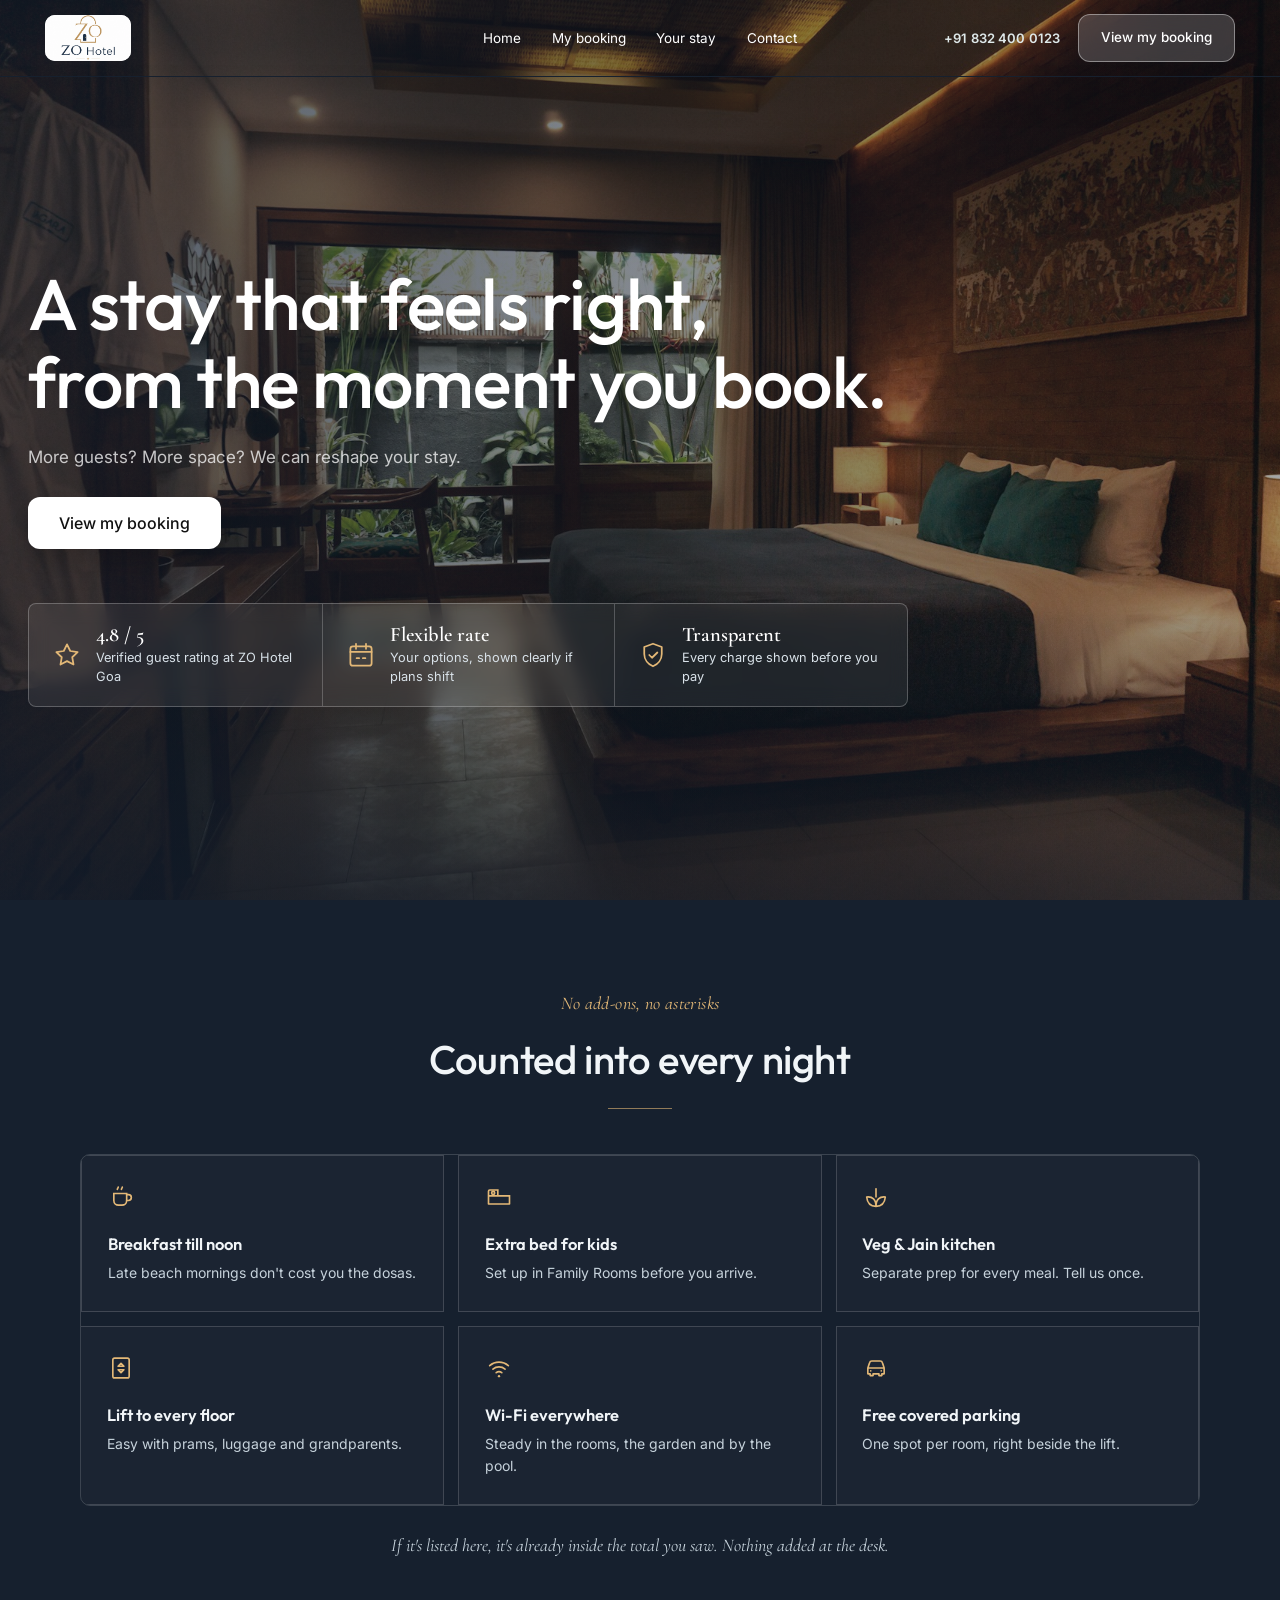
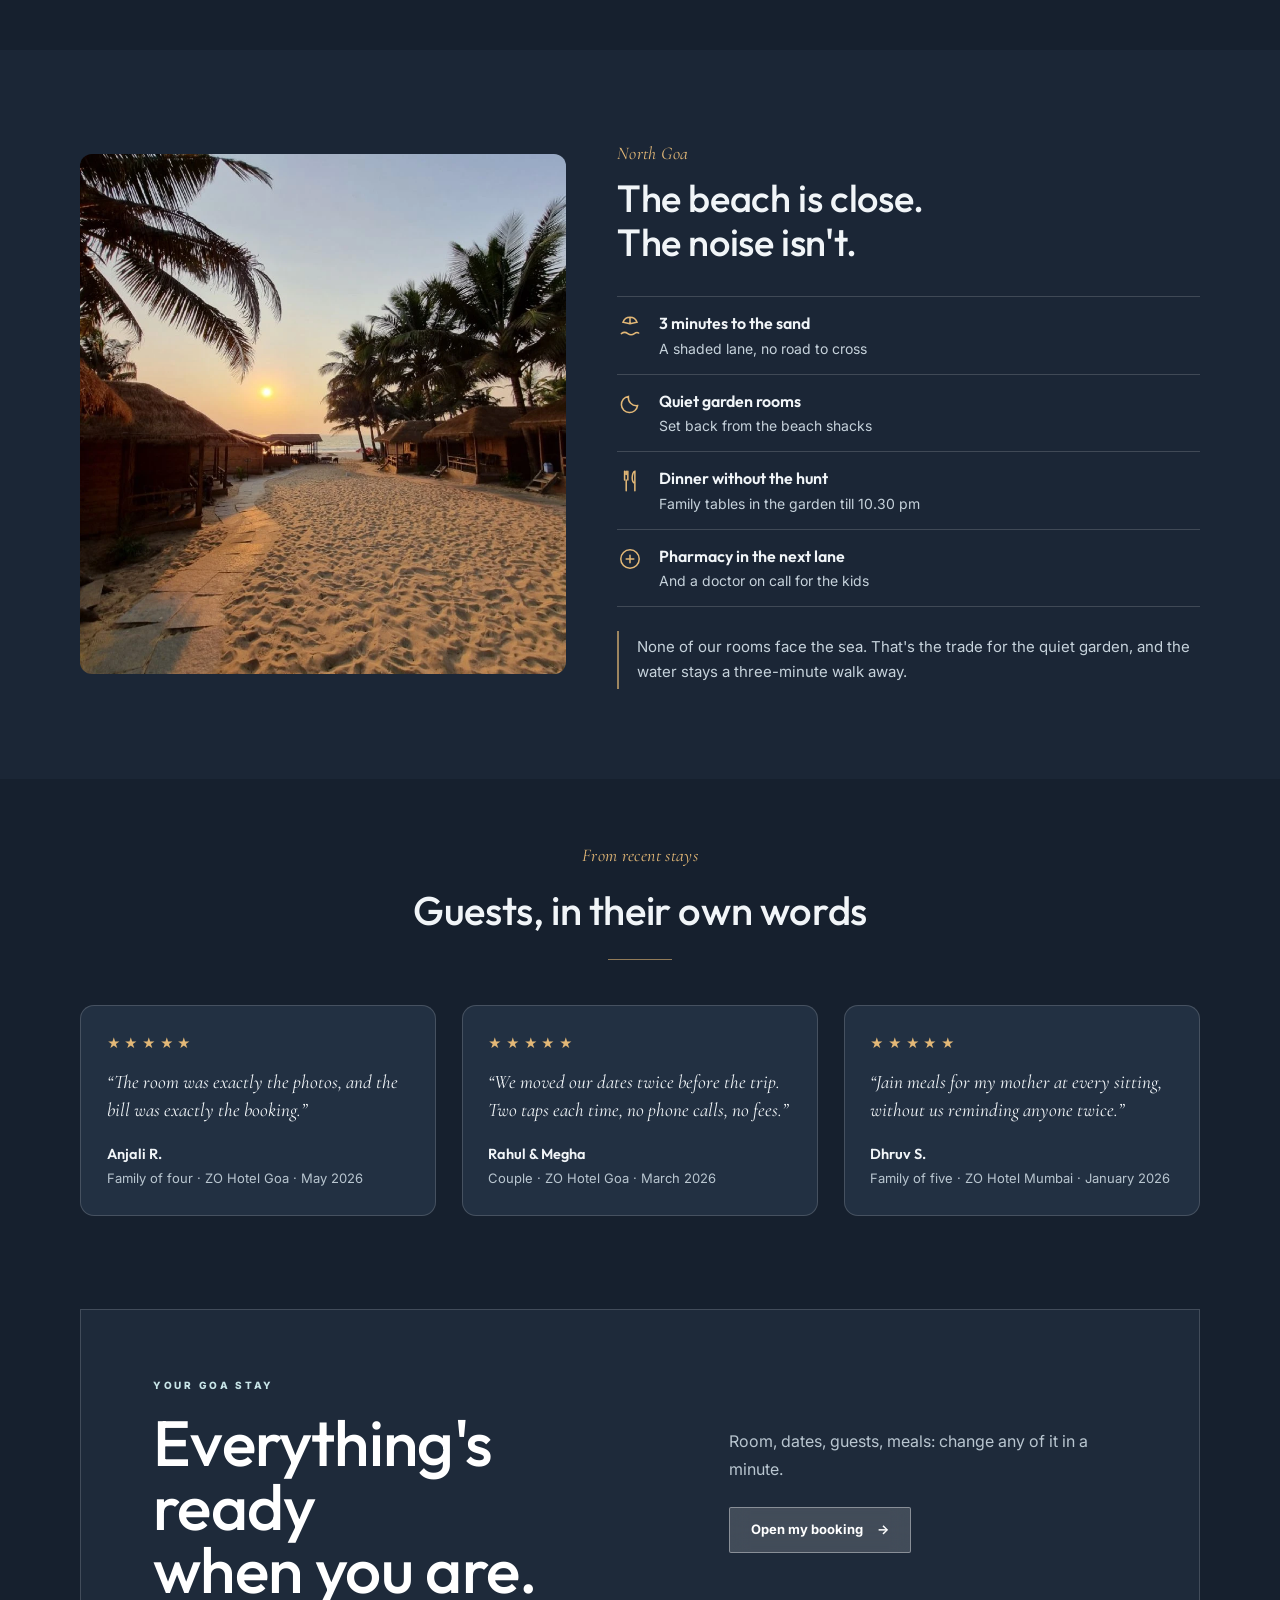
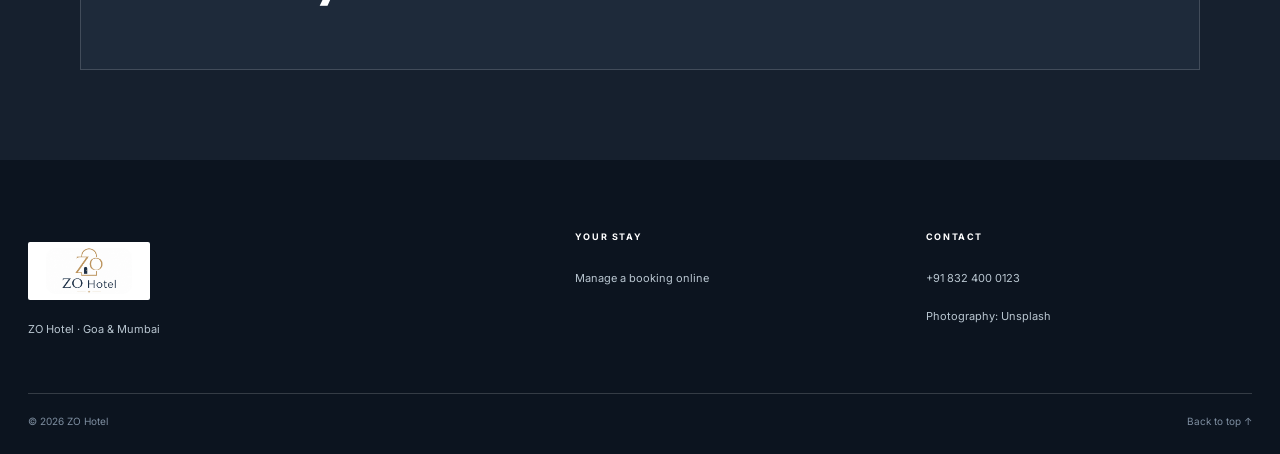
==== commit 8f544b1c: "Replace hero subline with reshape-your-stay line Co-Authored-By: Claude Fable 5 <noreply@anthropic.c" ====
--- a/index.html
+++ b/index.html
@@ -70,7 +70,7 @@
       <div class="hero-content shell-wide">
         <div class="hero-copy">
           <h1 id="hero-title">A stay that feels right,<br />from the moment you book.</h1>
-          <p>Quiet garden rooms three minutes from the sand, with breakfast till noon, family rooms, and a veg &amp; Jain kitchen.</p>
+          <p>More guests? More space? We can reshape your stay.</p>
           <div class="hero-actions">
             <a class="button button-light" href="my-booking.html">View my booking</a>
           </div>
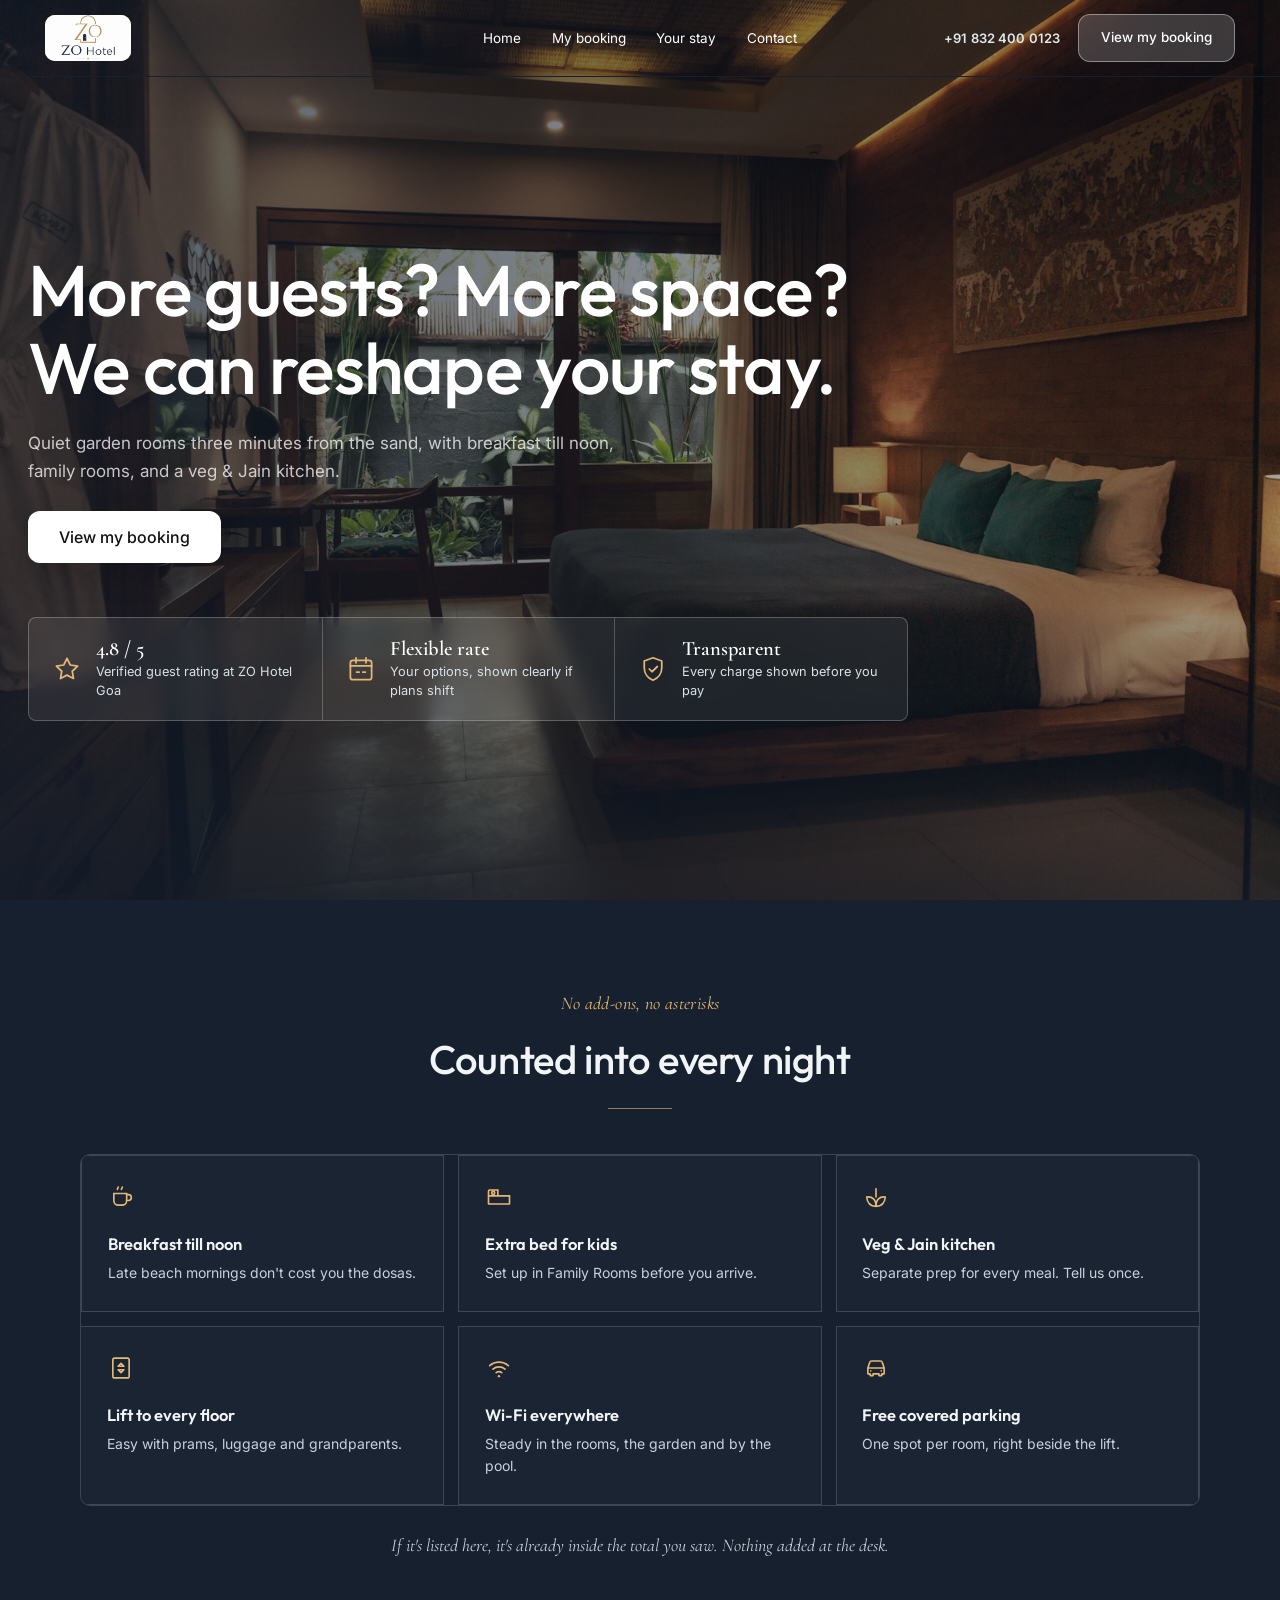
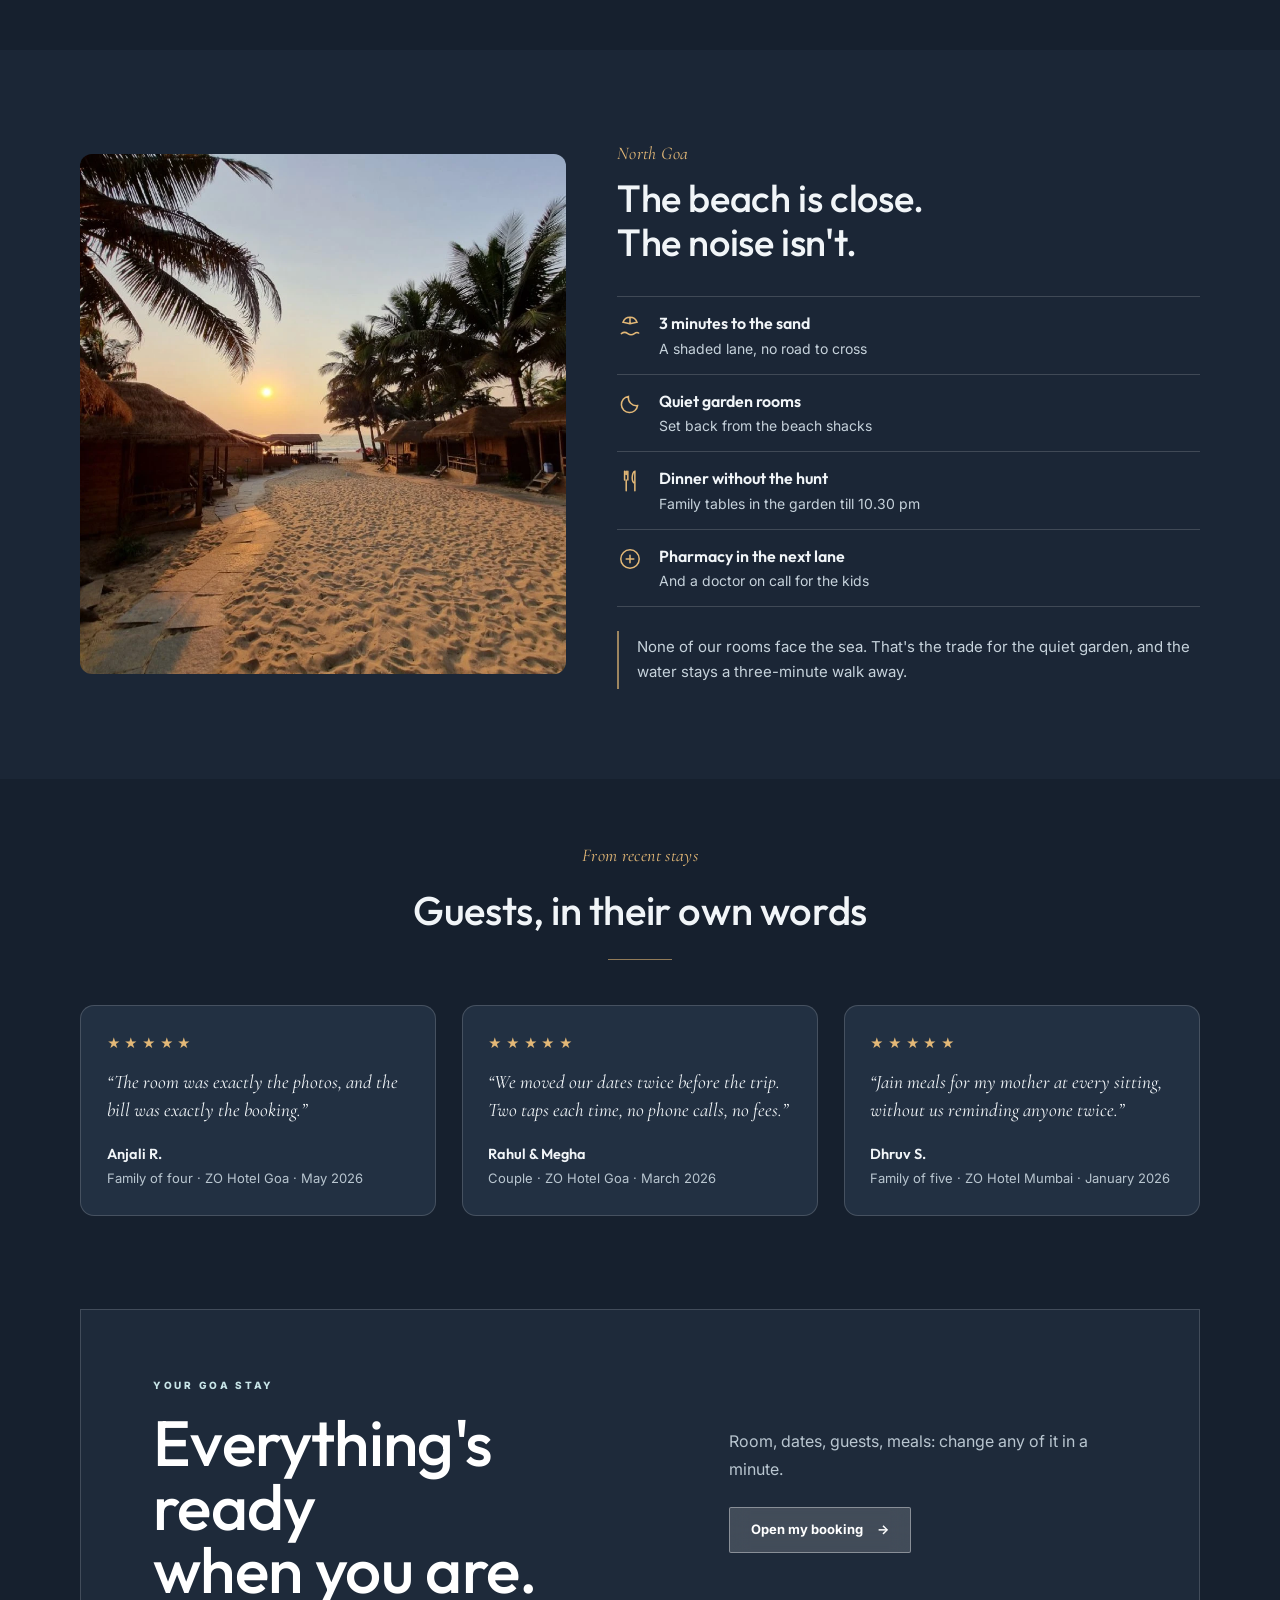
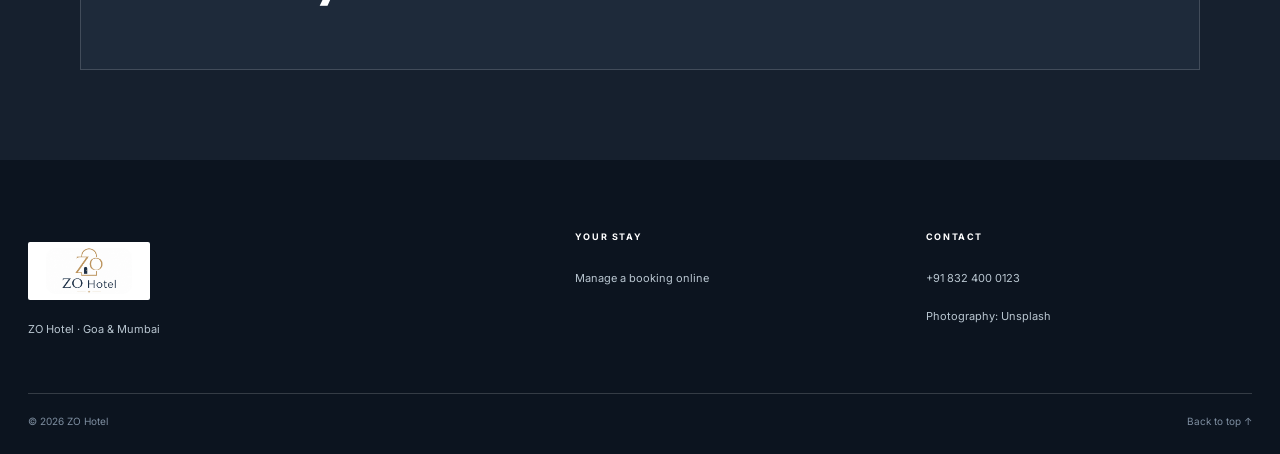
==== commit 692b14b6: "Make reshape-your-stay line the hero headline, restore subline Co-Authored-By: Claude Fable 5 <norep" ====
--- a/index.html
+++ b/index.html
@@ -69,8 +69,8 @@
       <div class="hero-shade" aria-hidden="true"></div>
       <div class="hero-content shell-wide">
         <div class="hero-copy">
-          <h1 id="hero-title">A stay that feels right,<br />from the moment you book.</h1>
-          <p>More guests? More space? We can reshape your stay.</p>
+          <h1 id="hero-title">More guests? More space?<br />We can reshape your stay.</h1>
+          <p>Quiet garden rooms three minutes from the sand, with breakfast till noon, family rooms, and a veg &amp; Jain kitchen.</p>
           <div class="hero-actions">
             <a class="button button-light" href="my-booking.html">View my booking</a>
           </div>
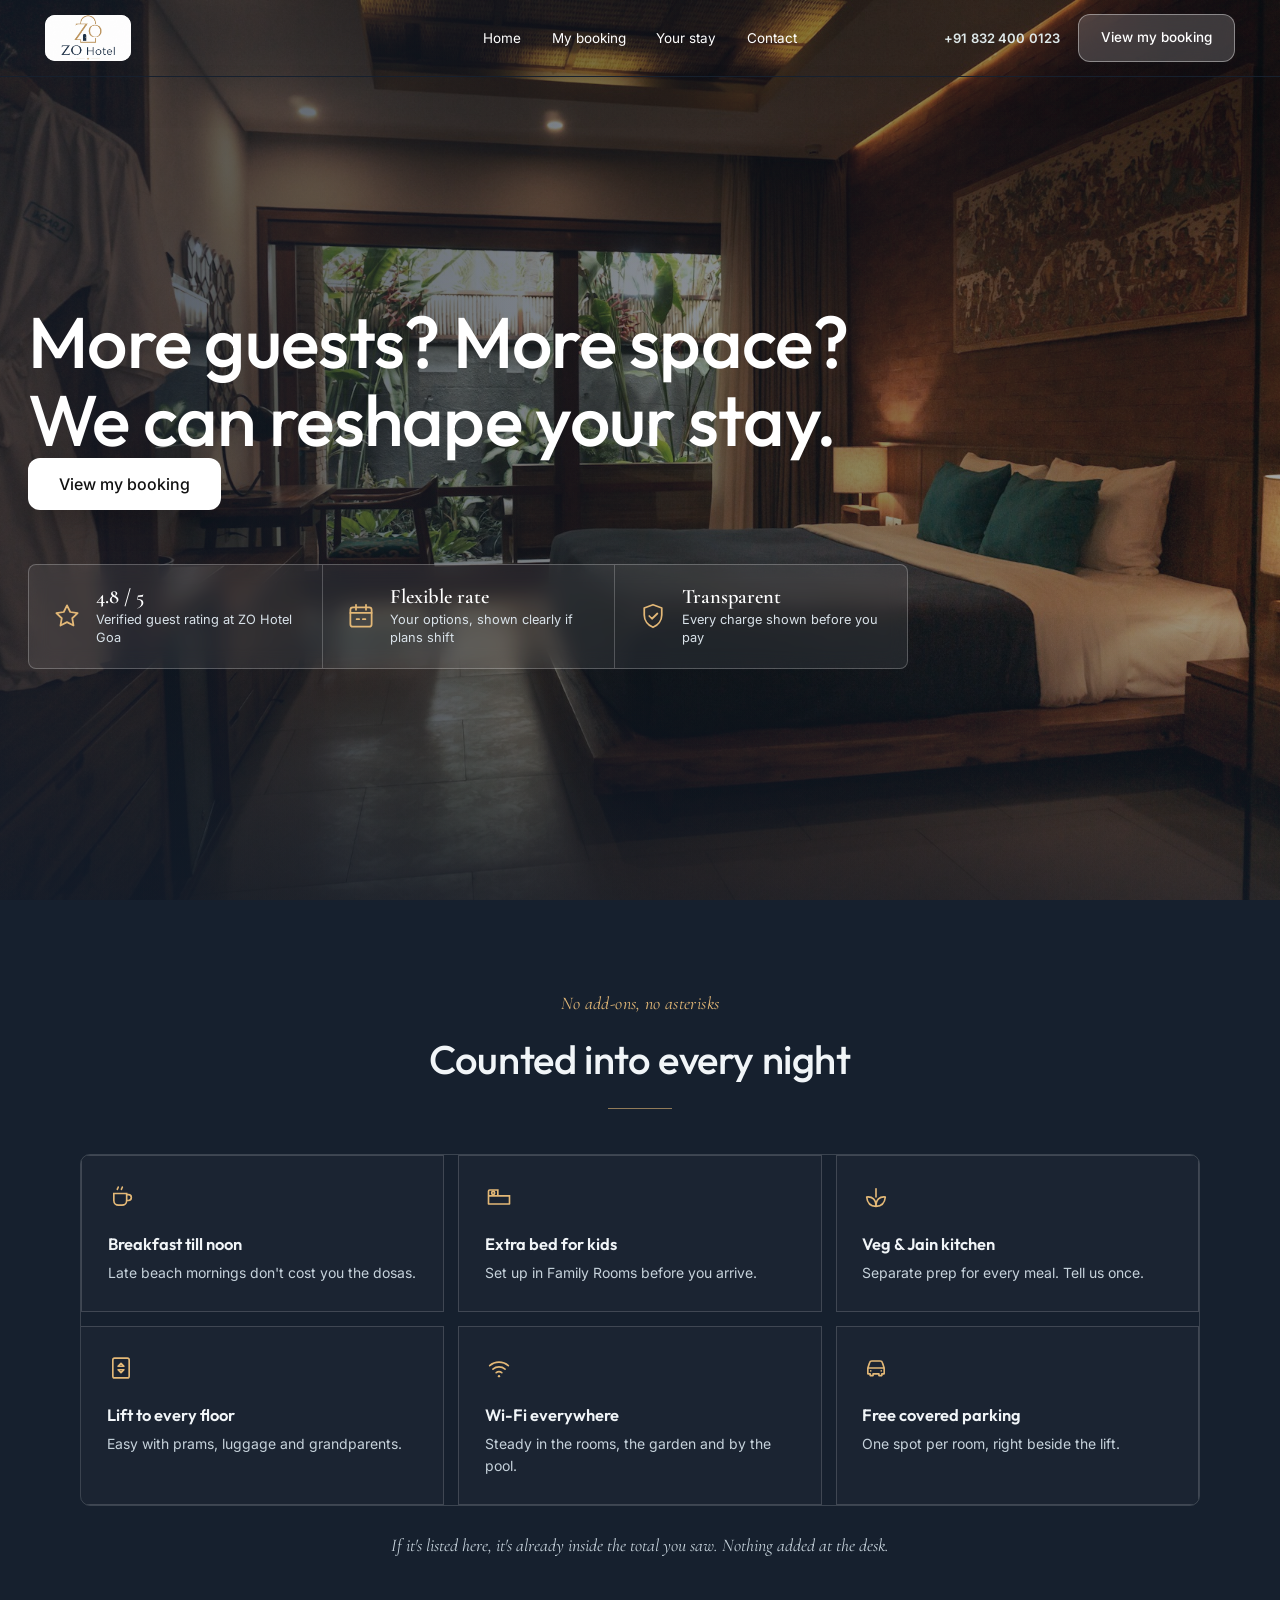
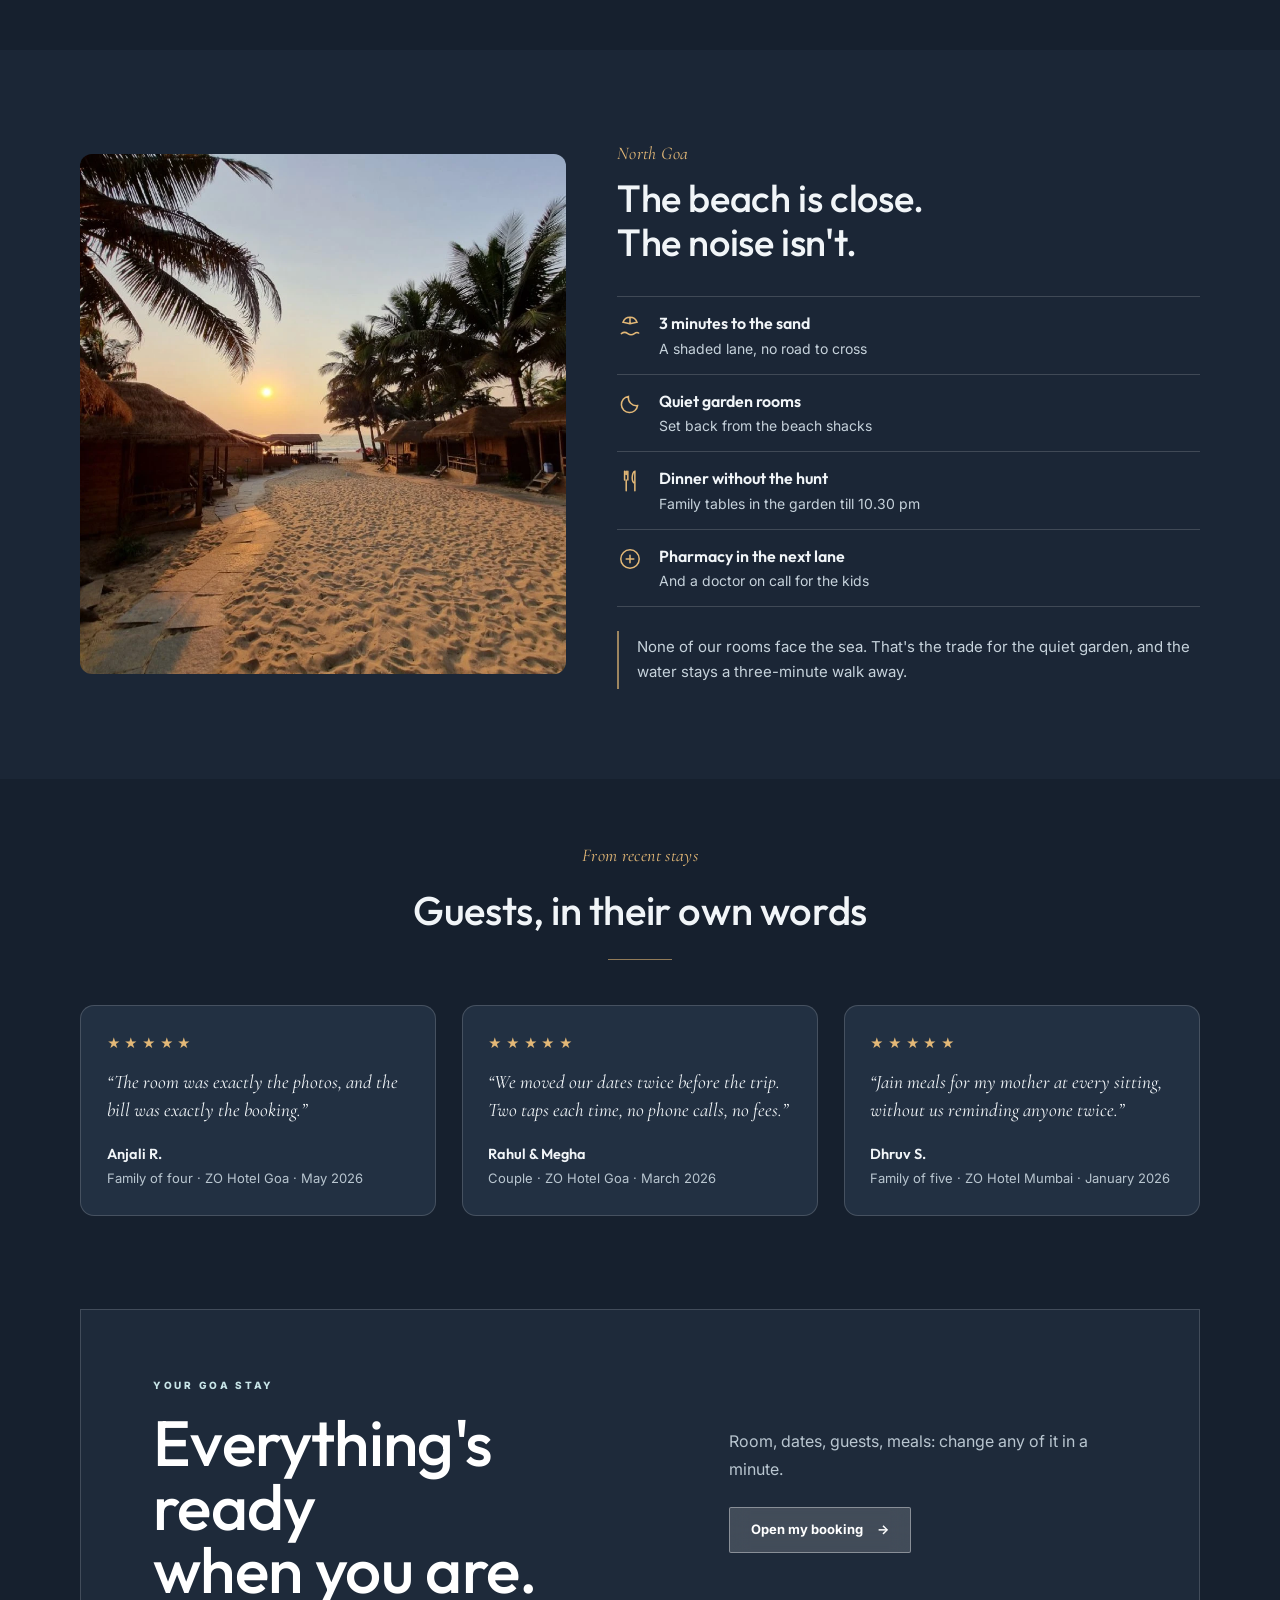
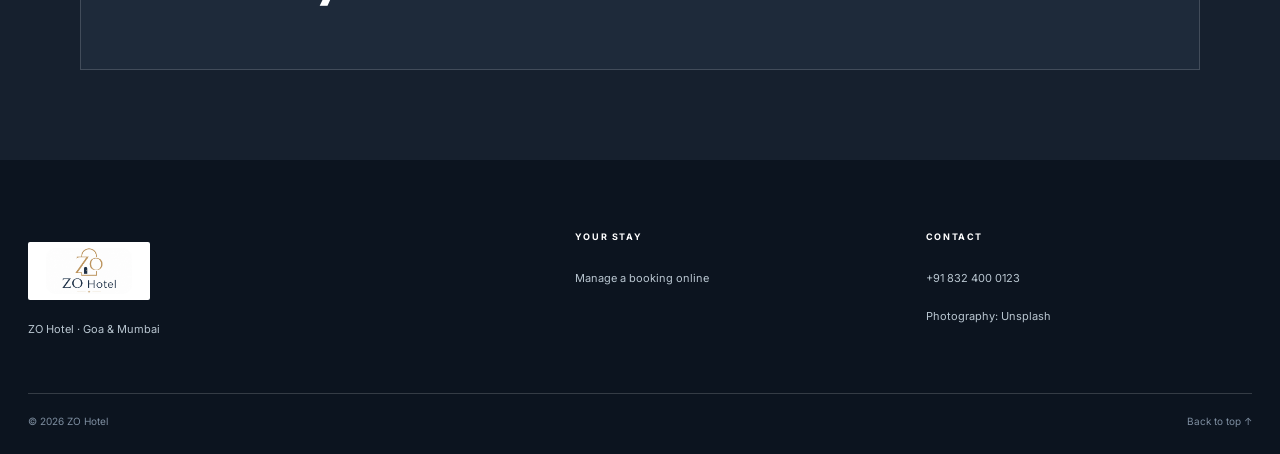
==== commit 057c112d: "Remove hero subheading, keep reshape headline only Co-Authored-By: Claude Fable 5 <noreply@anthropic" ====
--- a/index.html
+++ b/index.html
@@ -70,7 +70,6 @@
       <div class="hero-content shell-wide">
         <div class="hero-copy">
           <h1 id="hero-title">More guests? More space?<br />We can reshape your stay.</h1>
-          <p>Quiet garden rooms three minutes from the sand, with breakfast till noon, family rooms, and a veg &amp; Jain kitchen.</p>
           <div class="hero-actions">
             <a class="button button-light" href="my-booking.html">View my booking</a>
           </div>
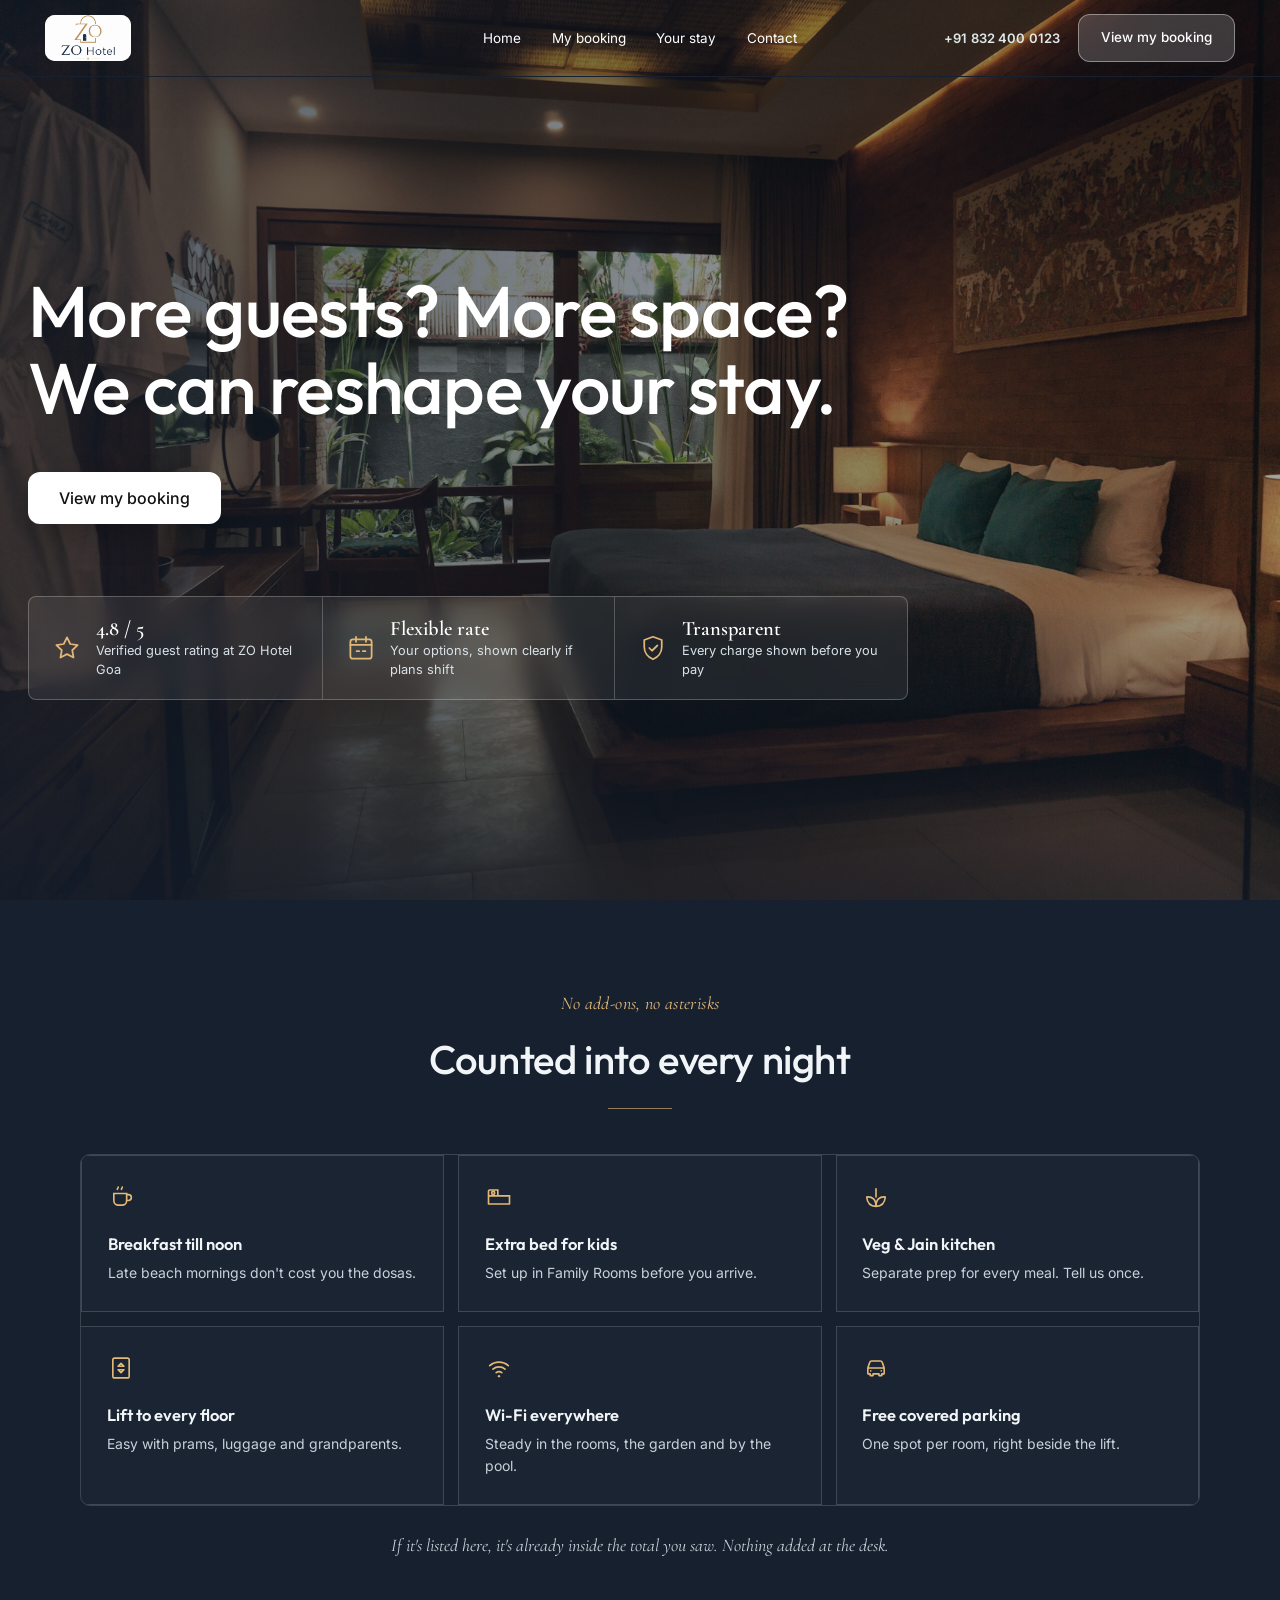
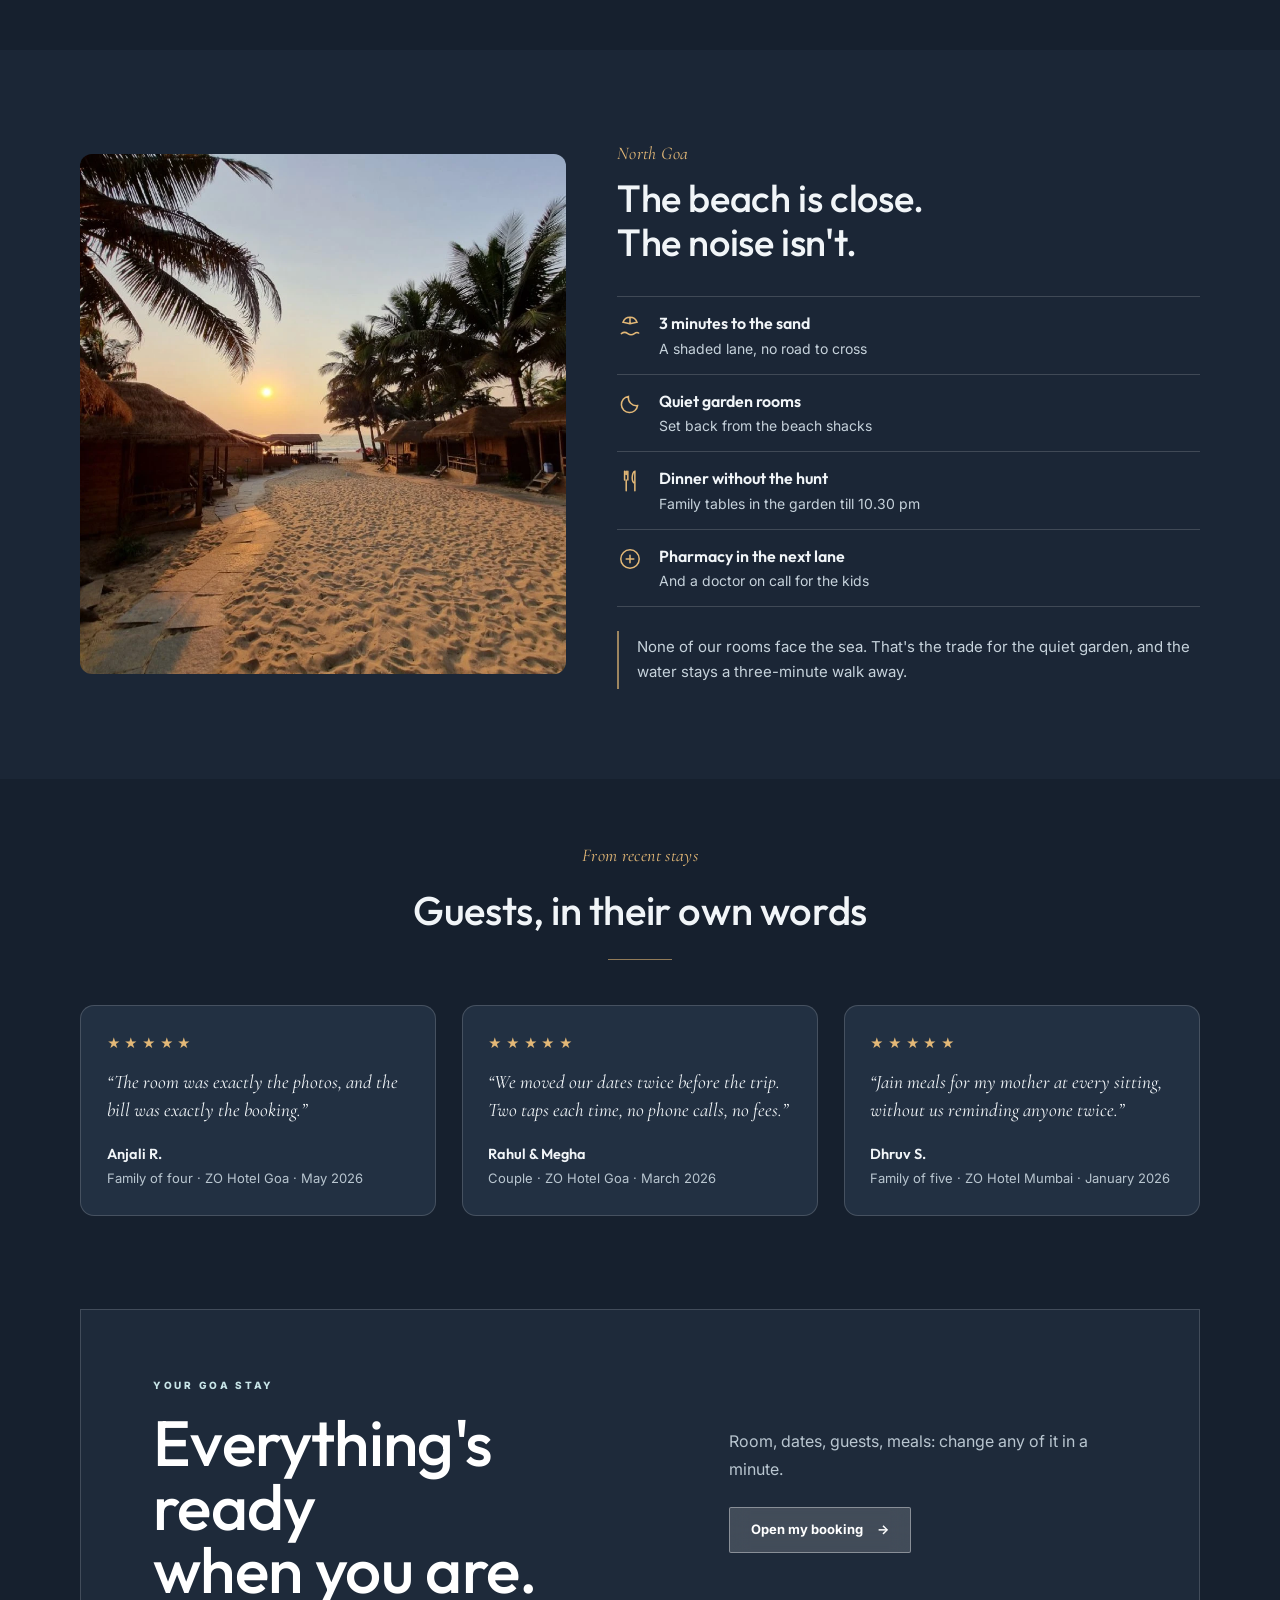
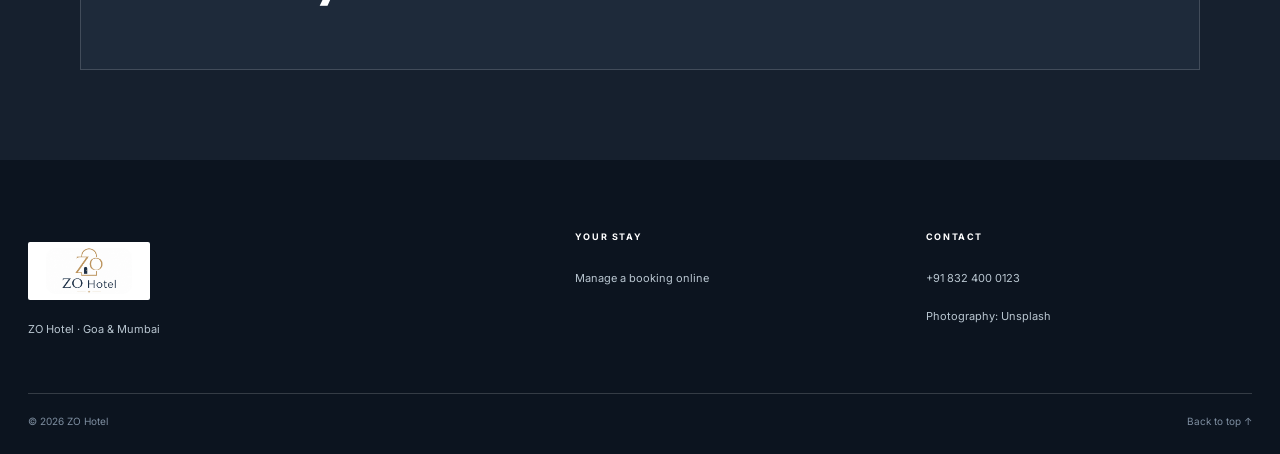
==== commit acf11b52: "Add vertical rhythm to hero: spaced headline, button and trust band Co-Authored-By: Claude Fable 5 <" ====
--- a/index.html
+++ b/index.html
@@ -25,7 +25,7 @@
   <link rel="preconnect" href="https://fonts.googleapis.com" />
   <link rel="preconnect" href="https://fonts.gstatic.com" crossorigin />
   <link href="https://fonts.googleapis.com/css2?family=Cormorant+Garamond:wght@500;600;700&family=DM+Sans:opsz,wght@9..40,100..1000&family=Outfit:wght@500;600&family=Inter:wght@300;400;600&display=swap" rel="stylesheet" />
-  <link rel="stylesheet" href="styles.css?v=42" />
+  <link rel="stylesheet" href="styles.css?v=43" />
 </head>
 <body>
 
--- a/styles.css
+++ b/styles.css
@@ -1124,3 +1124,7 @@
   .review-grid { grid-template-columns: 1fr; }
   .review-card p { flex: none; }
 }
+
+/* Hero rhythm without a subline: clear gaps headline > button > band */
+.hero-sv .hero-actions { margin-top: clamp(26px, 5svh, 46px); }
+.hero-content .hero-trust { margin-top: clamp(40px, 8svh, 72px); }
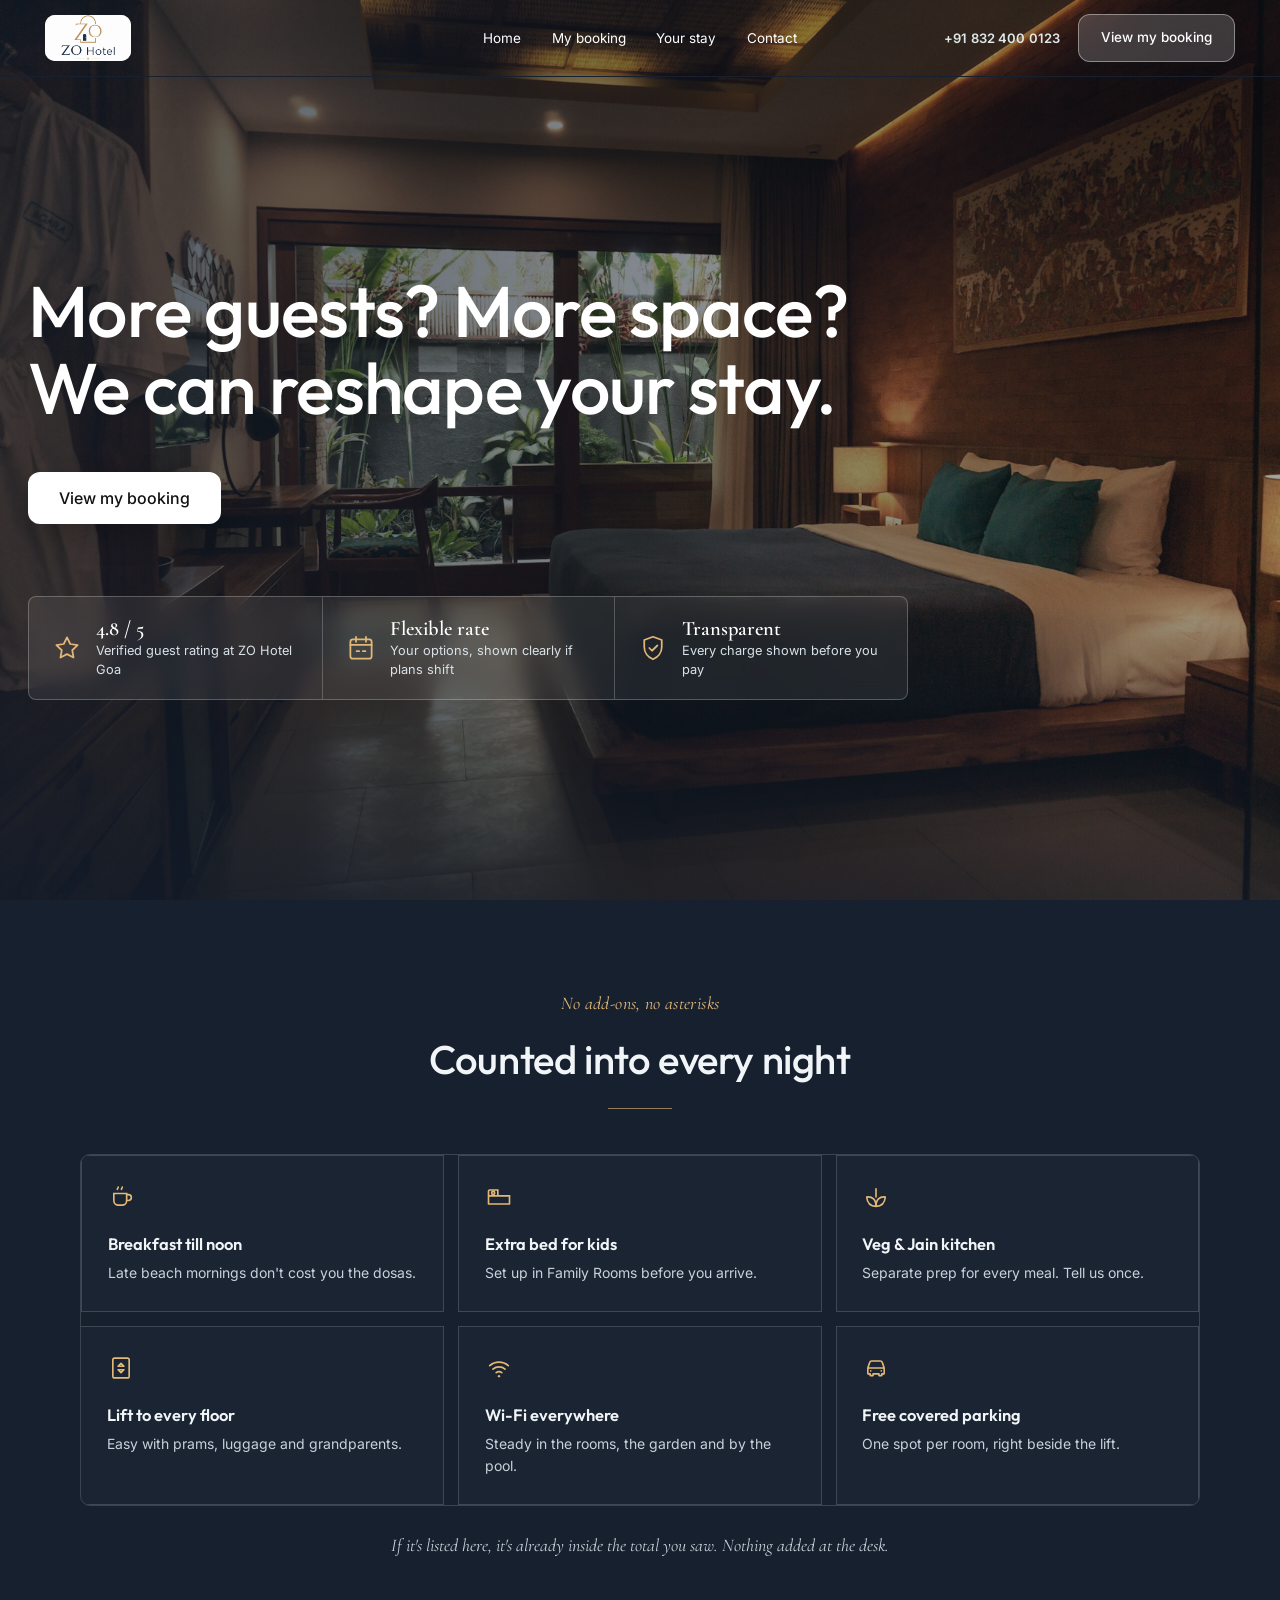
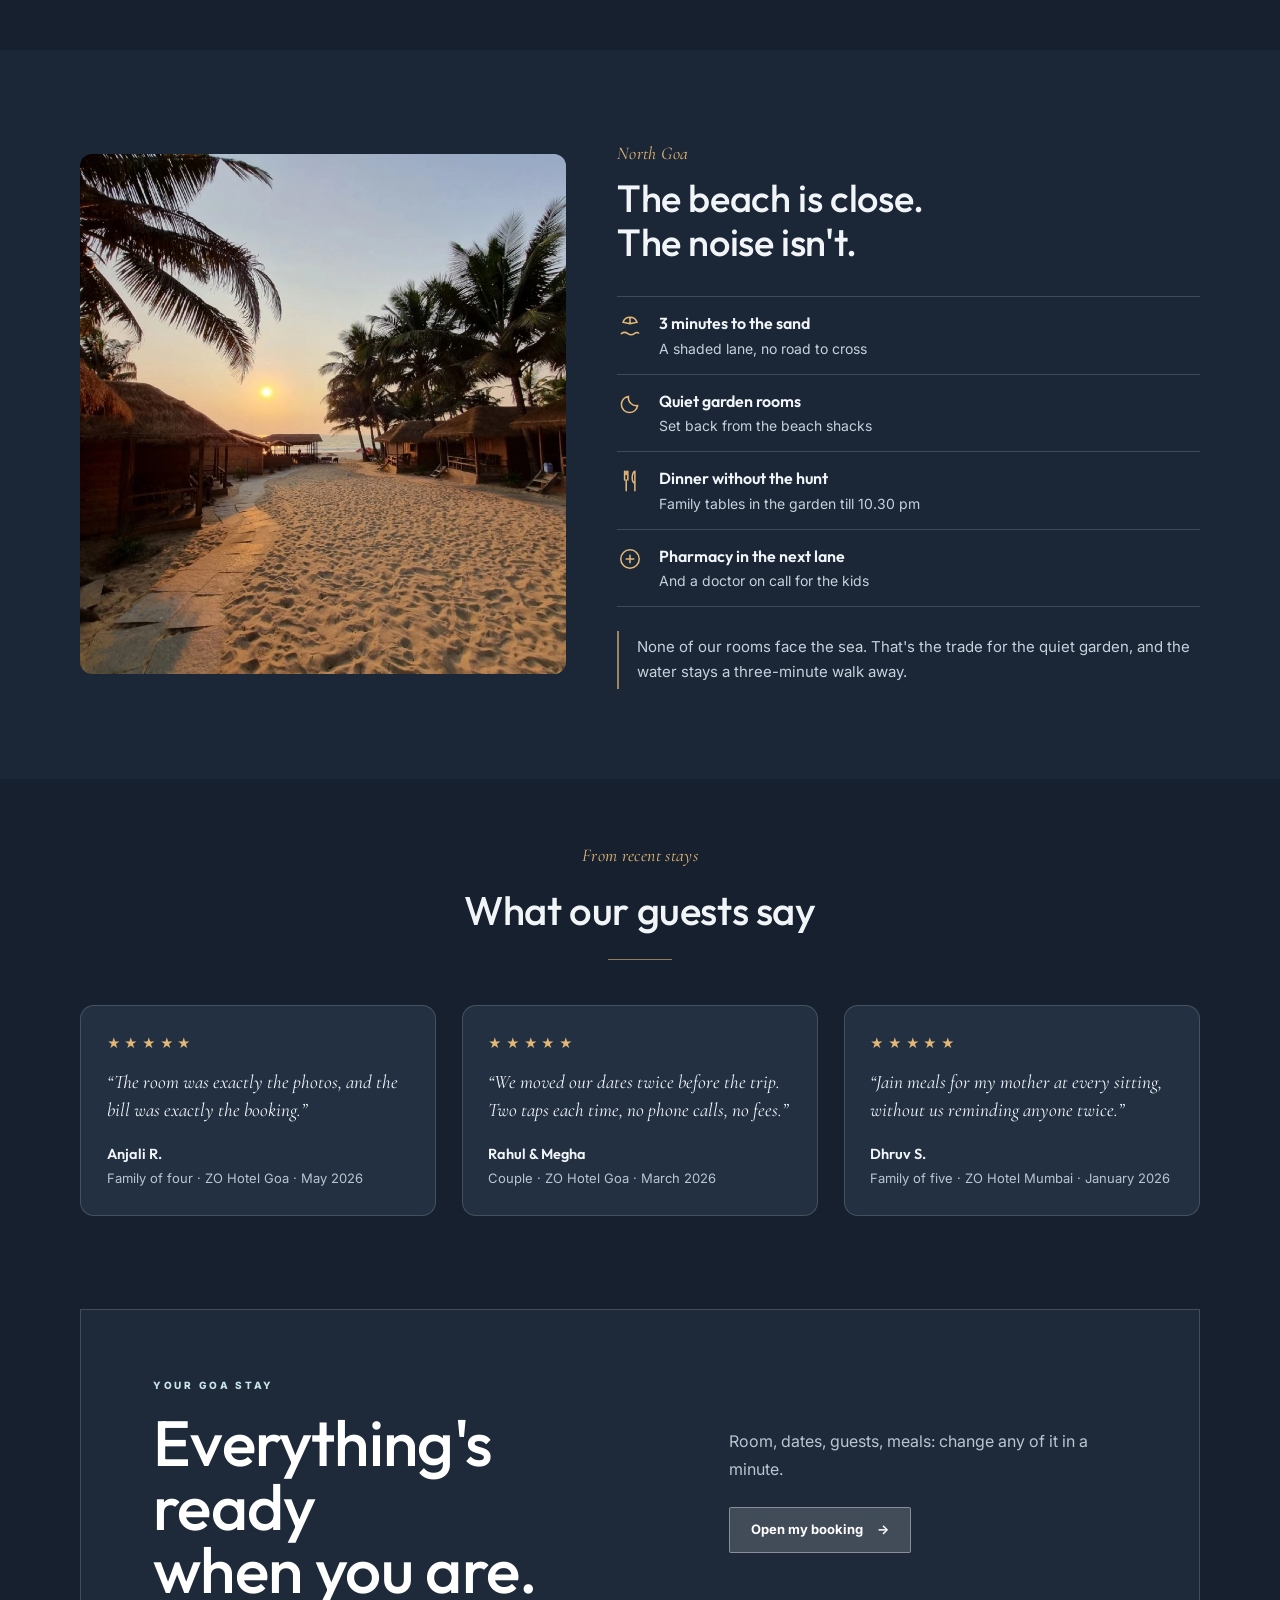
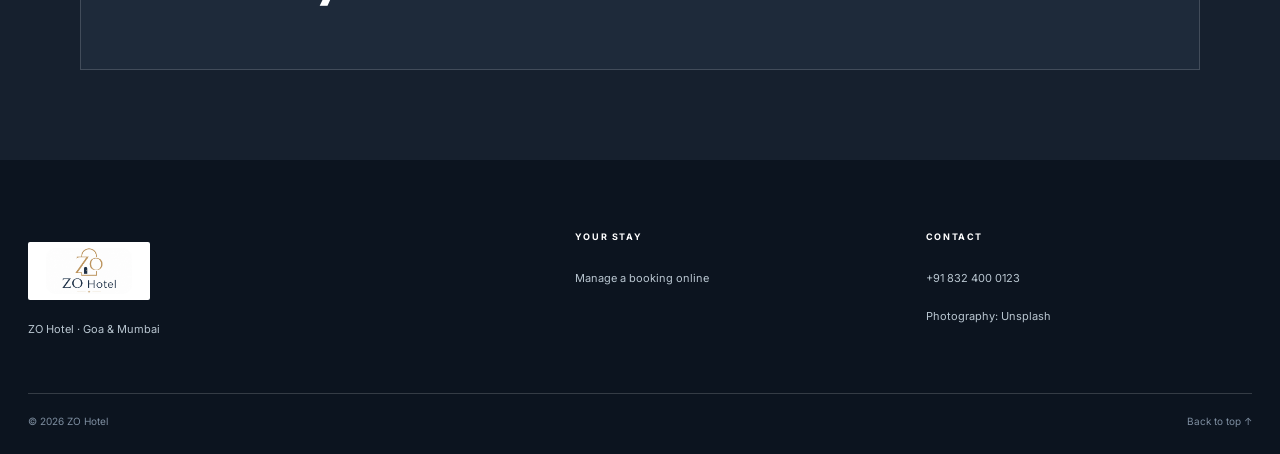
==== commit 5628008b: "Change reviews heading to What our guests say Co-Authored-By: Claude Fable 5 <noreply@anthropic.com>" ====
--- a/index.html
+++ b/index.html
@@ -175,7 +175,7 @@
     <section class="word" aria-labelledby="word-title">
       <div class="shell">
         <p class="fancy-eyebrow center-eyebrow">From recent stays</p>
-        <h2 class="center-title" id="word-title">Guests, in their own words</h2>
+        <h2 class="center-title" id="word-title">What our guests say</h2>
         <div class="review-grid">
           <article class="review-card">
             <span class="word-stars" aria-hidden="true">★★★★★</span>
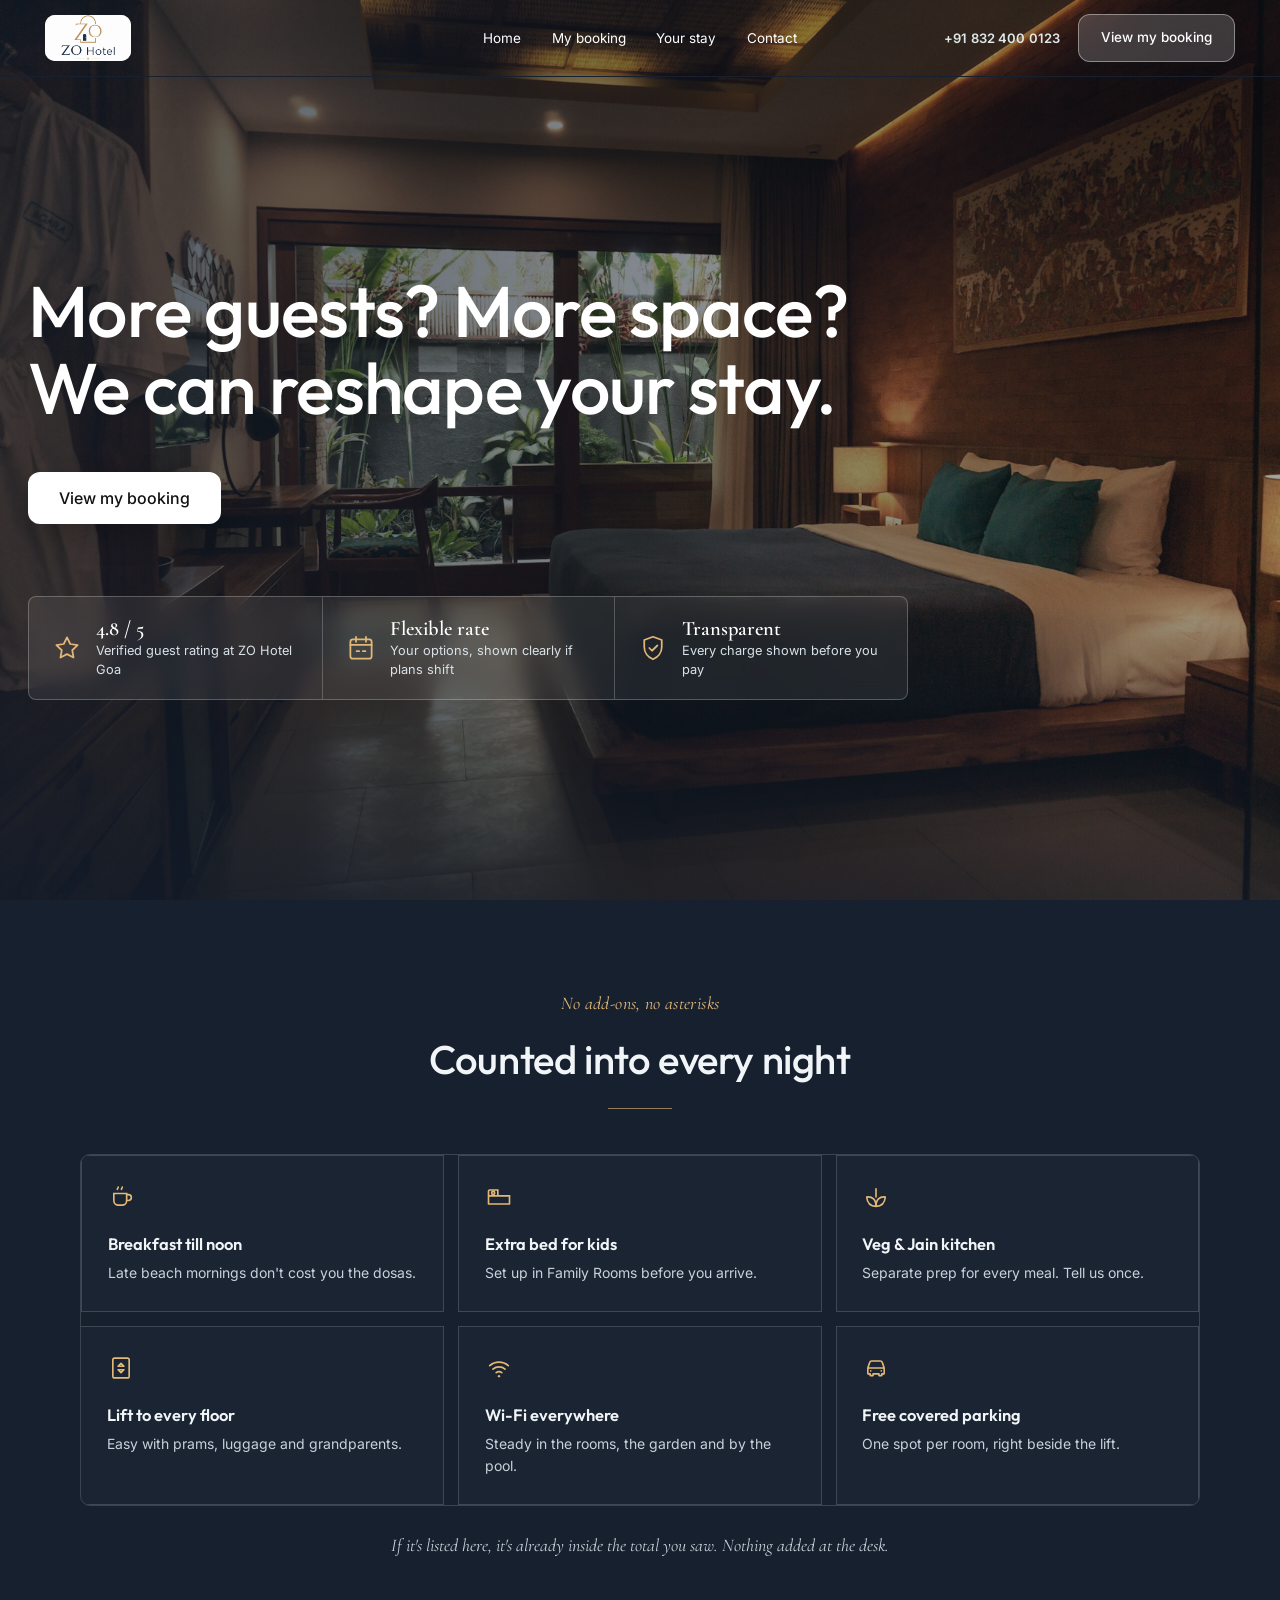
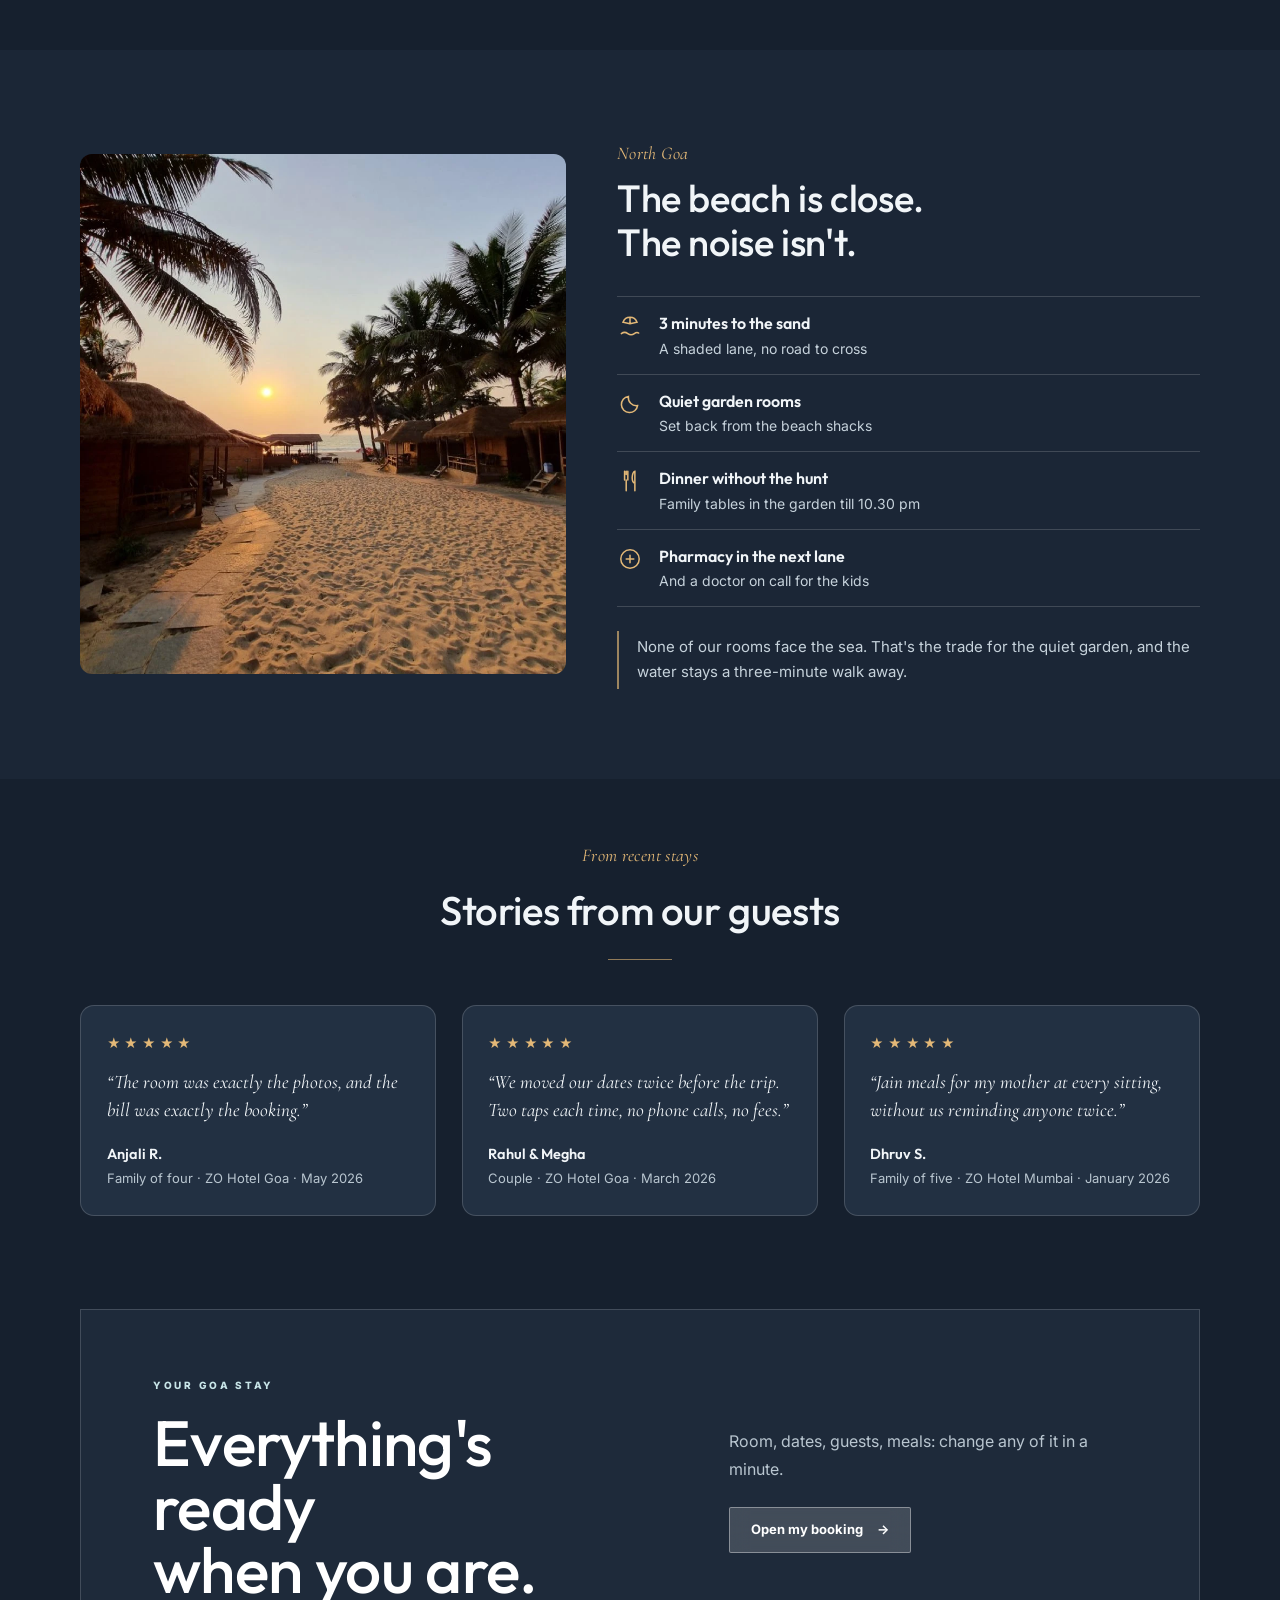
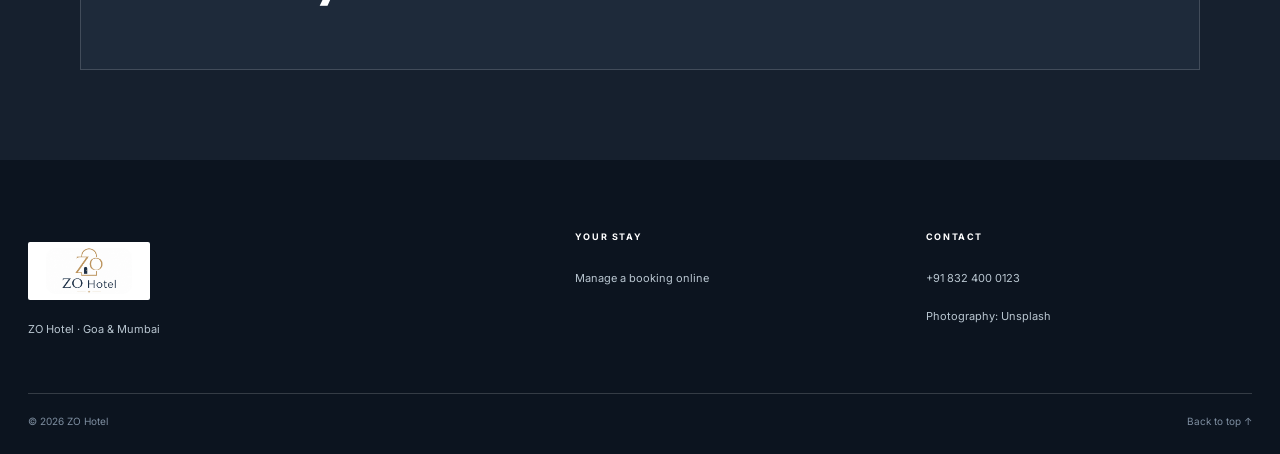
==== commit dbe0c5e2: "Change reviews heading to Stories from our guests Co-Authored-By: Claude Fable 5 <noreply@anthropic." ====
--- a/index.html
+++ b/index.html
@@ -175,7 +175,7 @@
     <section class="word" aria-labelledby="word-title">
       <div class="shell">
         <p class="fancy-eyebrow center-eyebrow">From recent stays</p>
-        <h2 class="center-title" id="word-title">What our guests say</h2>
+        <h2 class="center-title" id="word-title">Stories from our guests</h2>
         <div class="review-grid">
           <article class="review-card">
             <span class="word-stars" aria-hidden="true">★★★★★</span>
